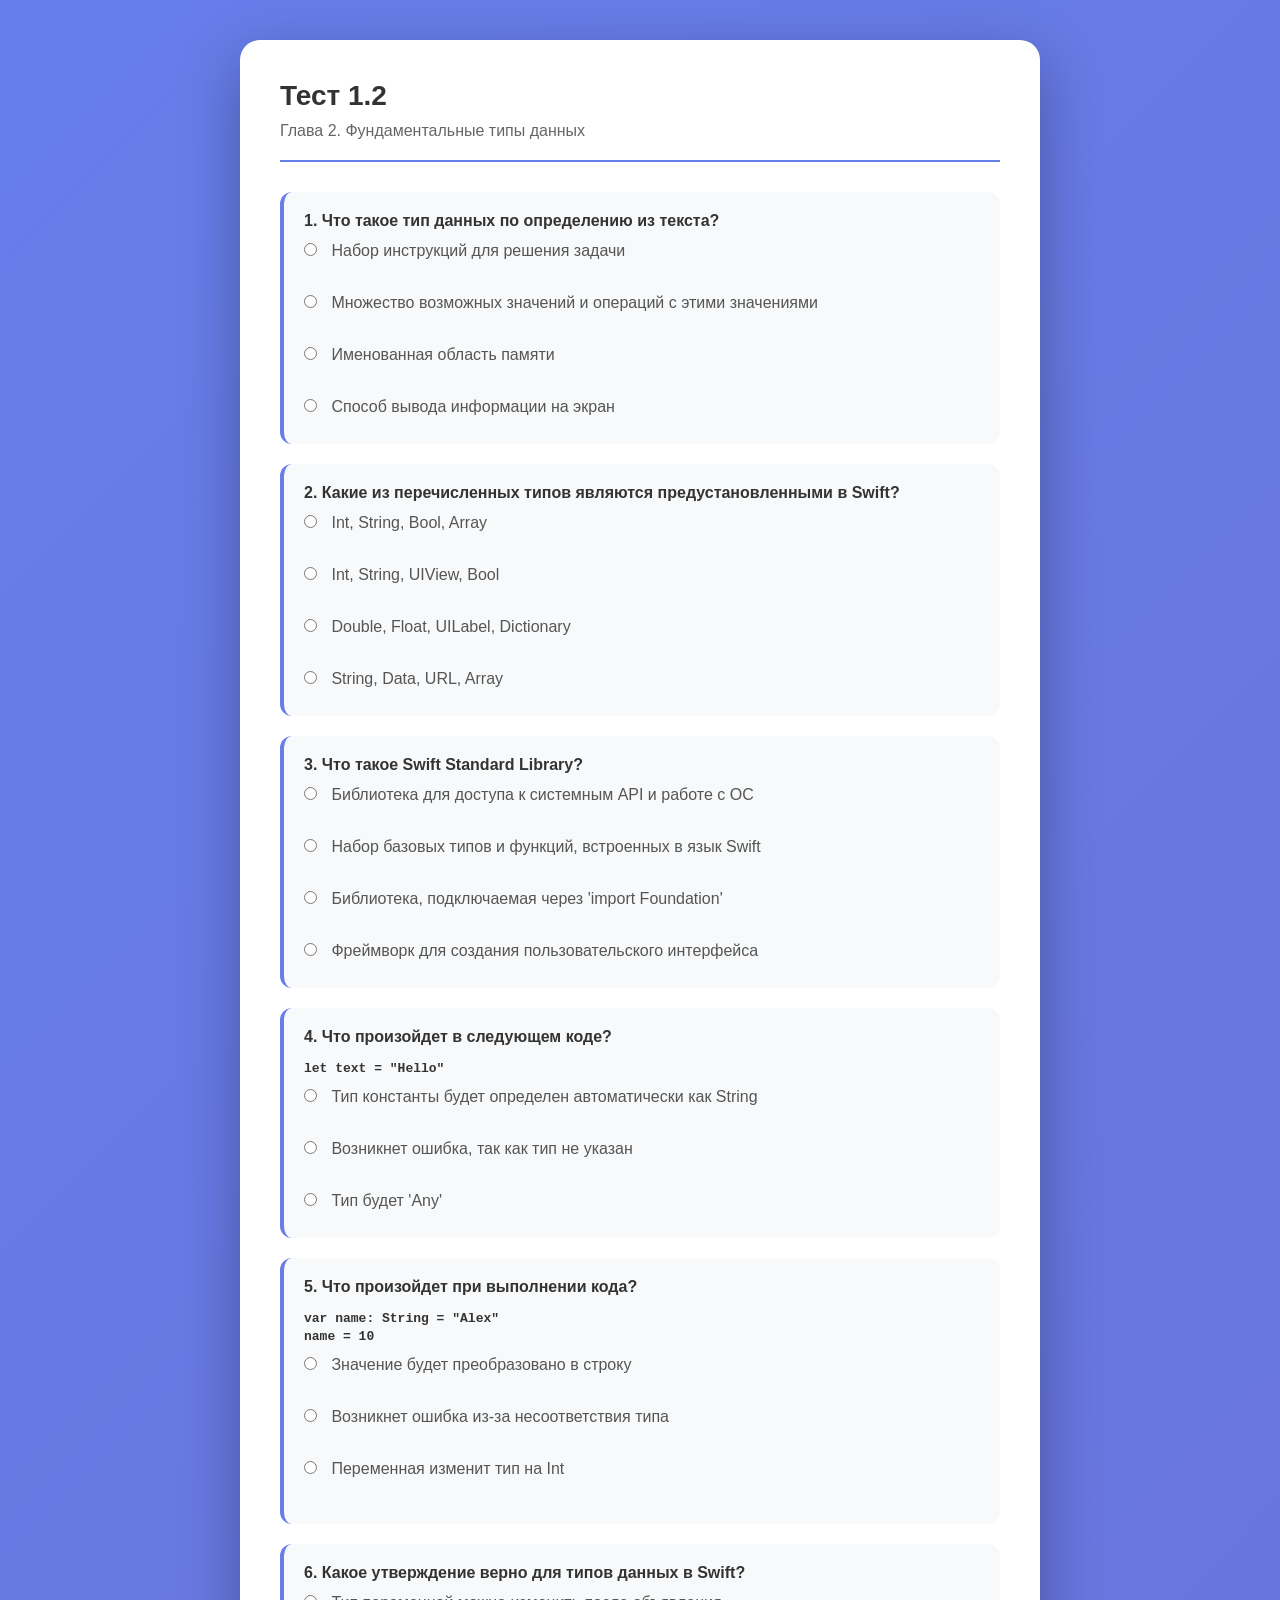
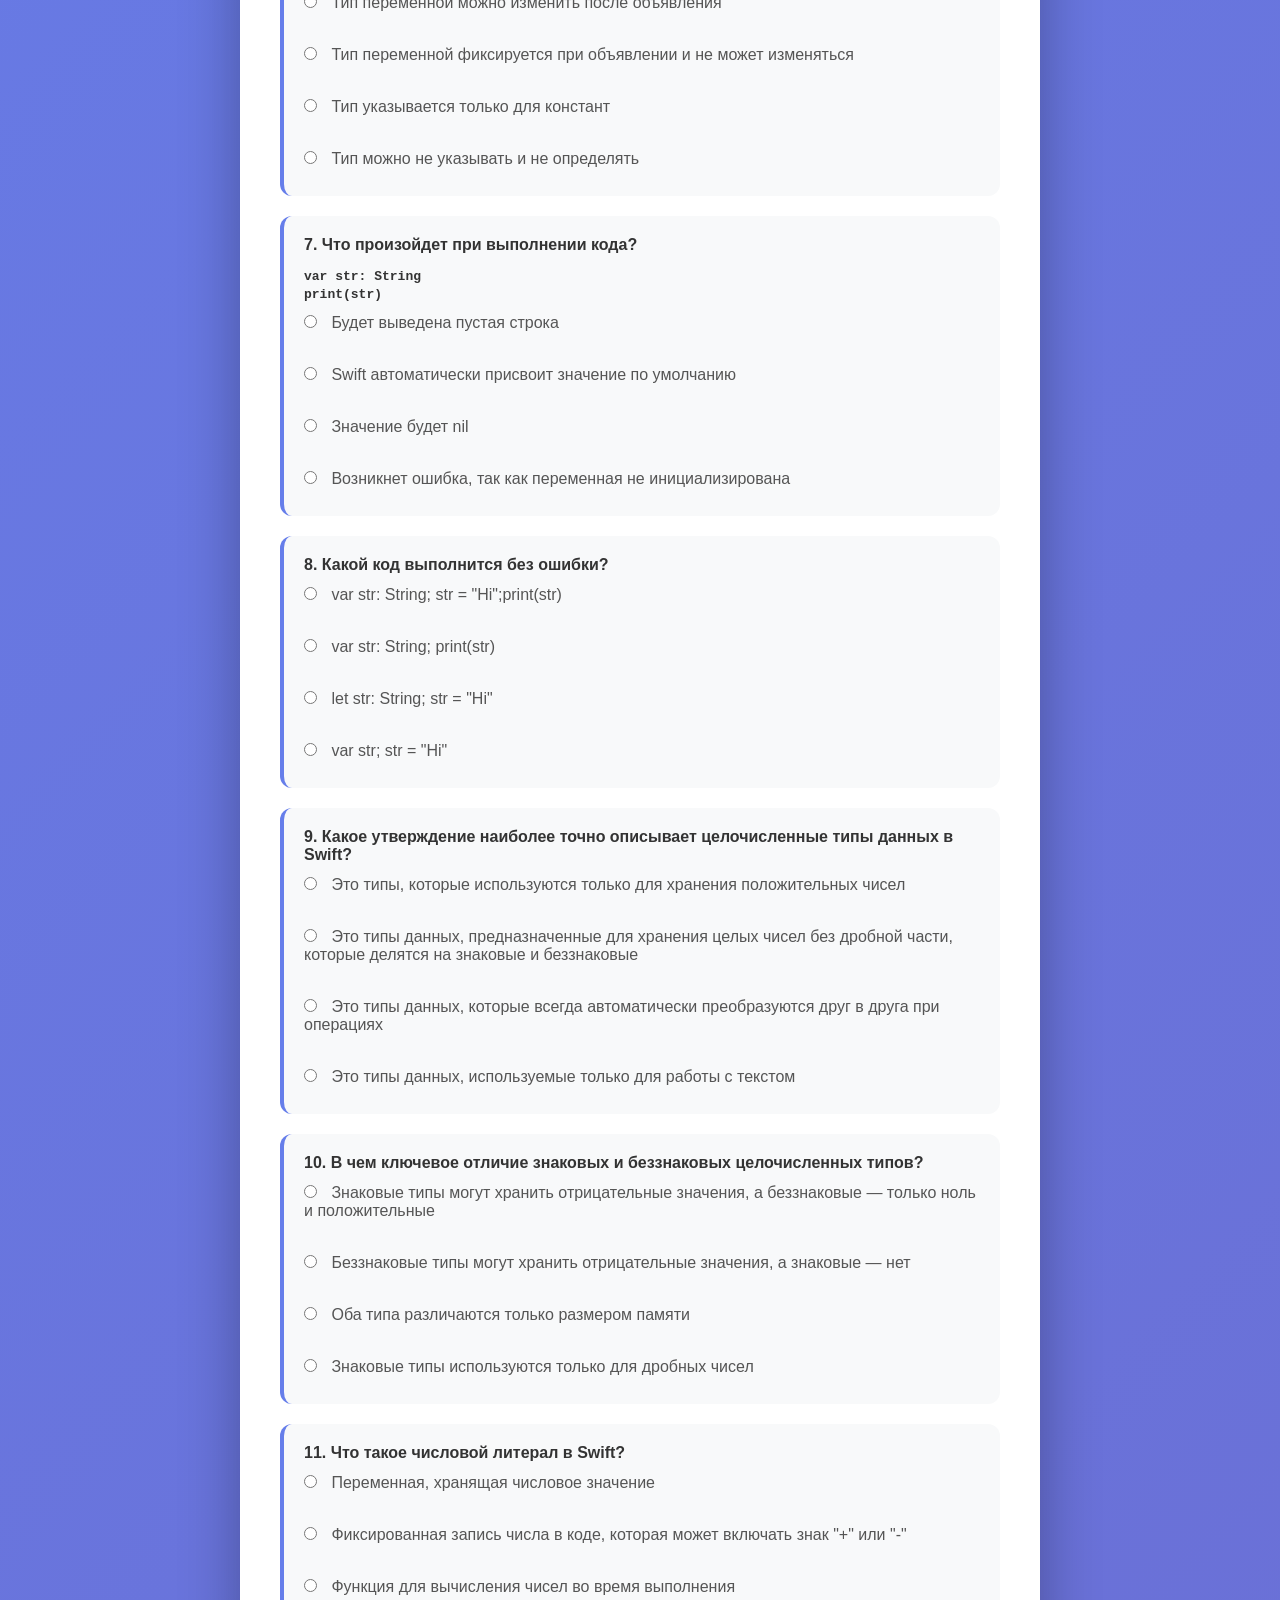
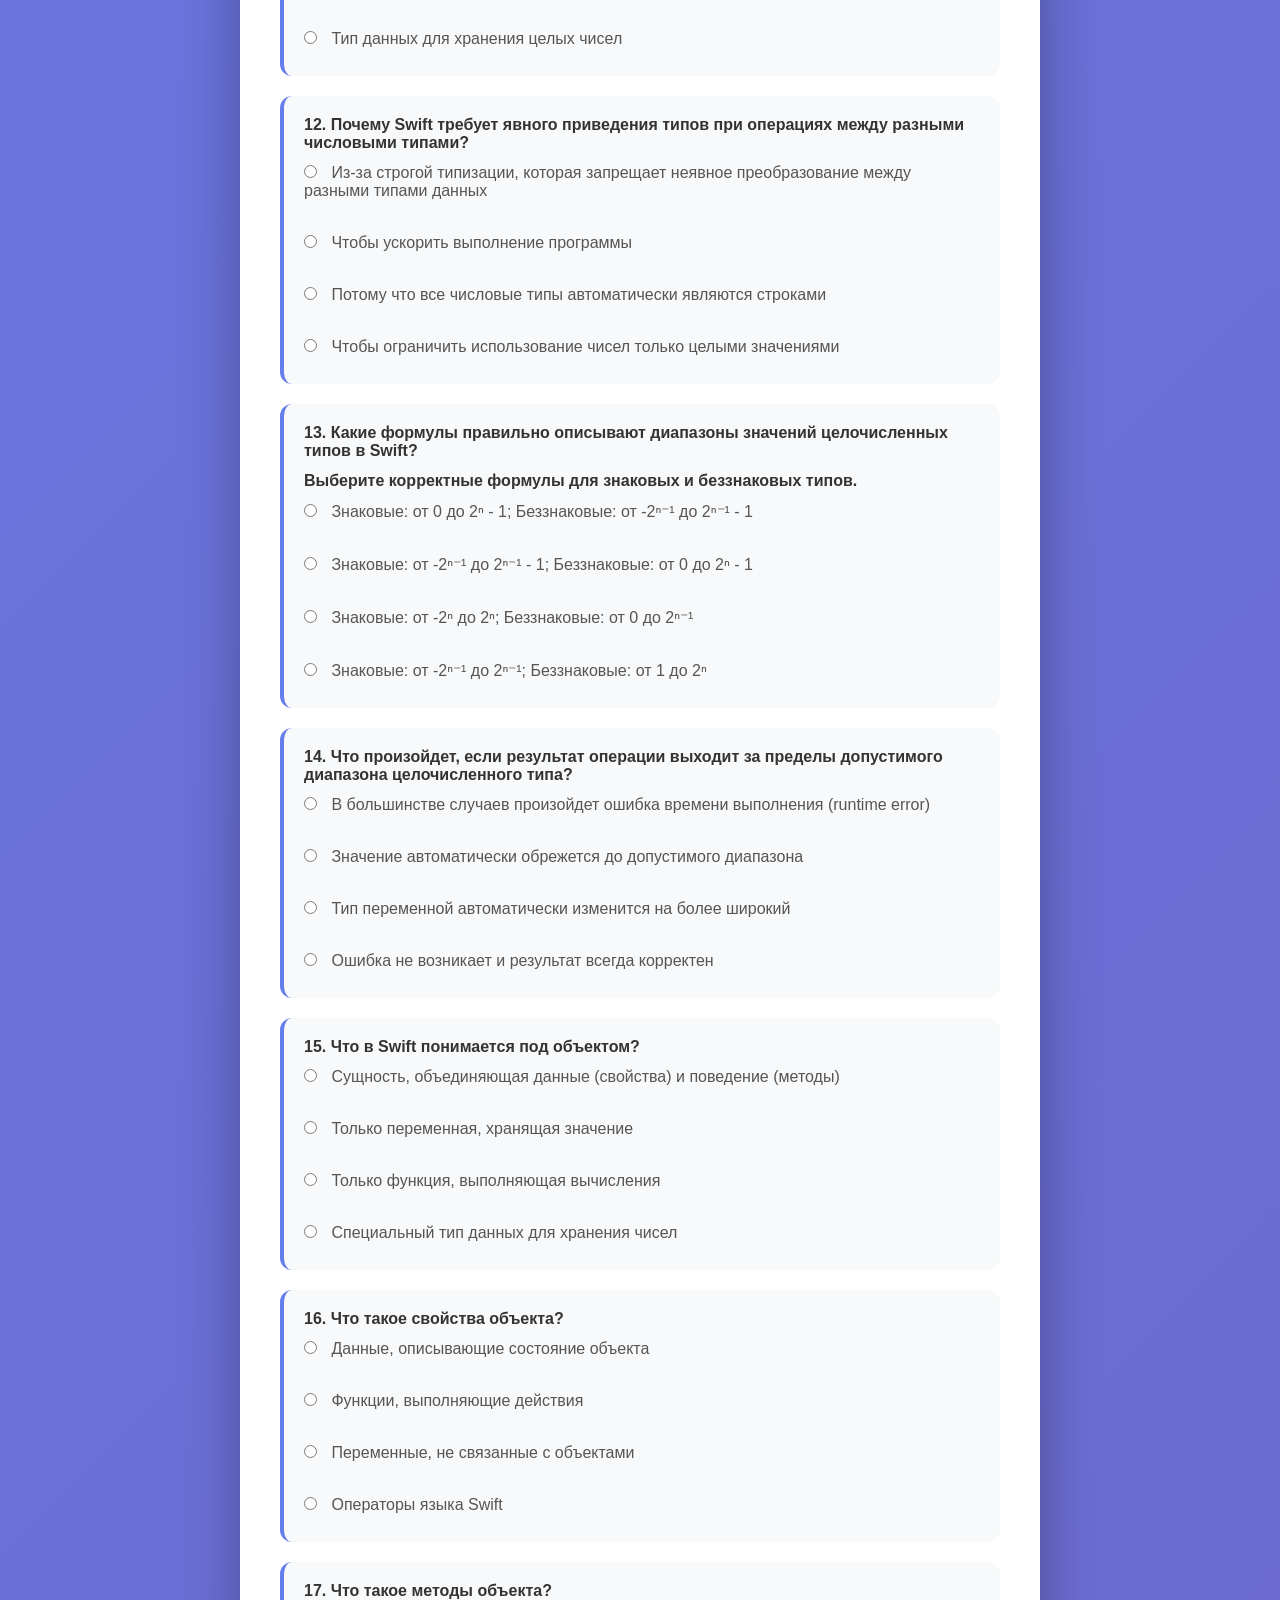
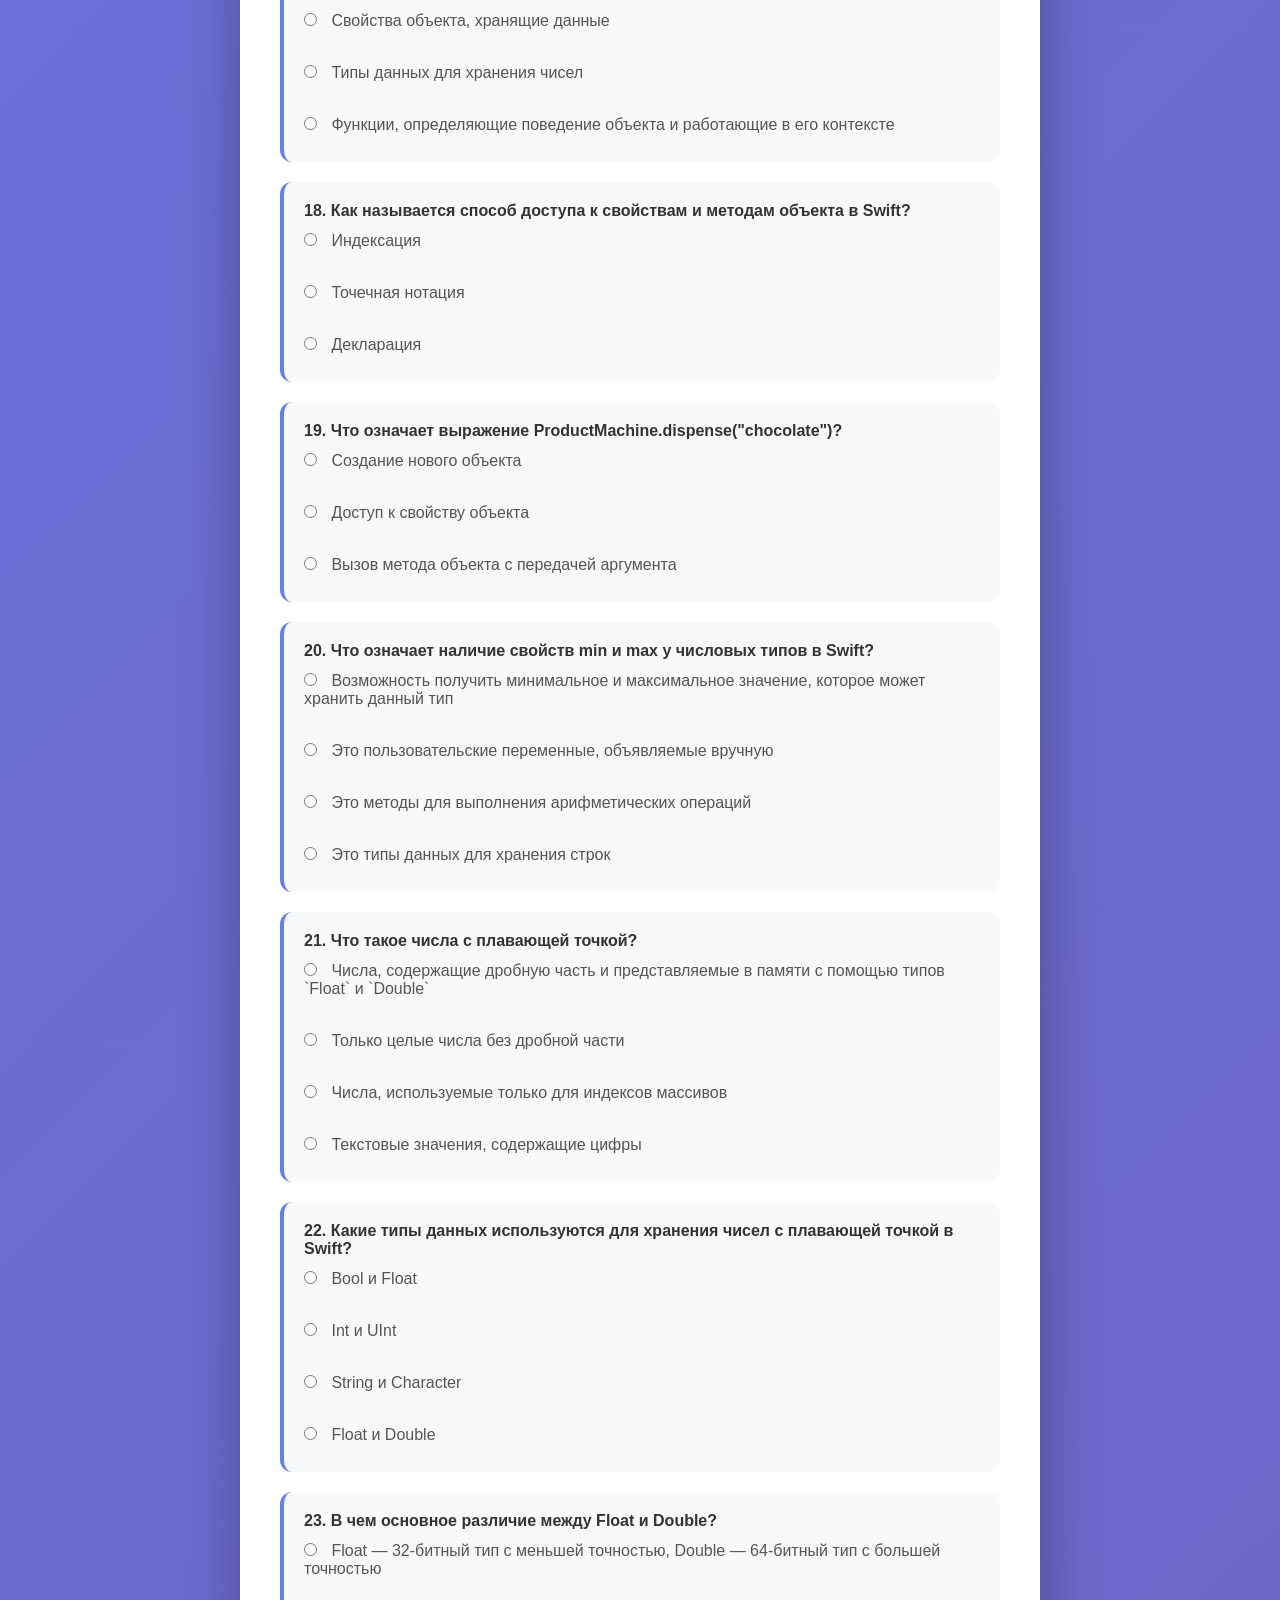
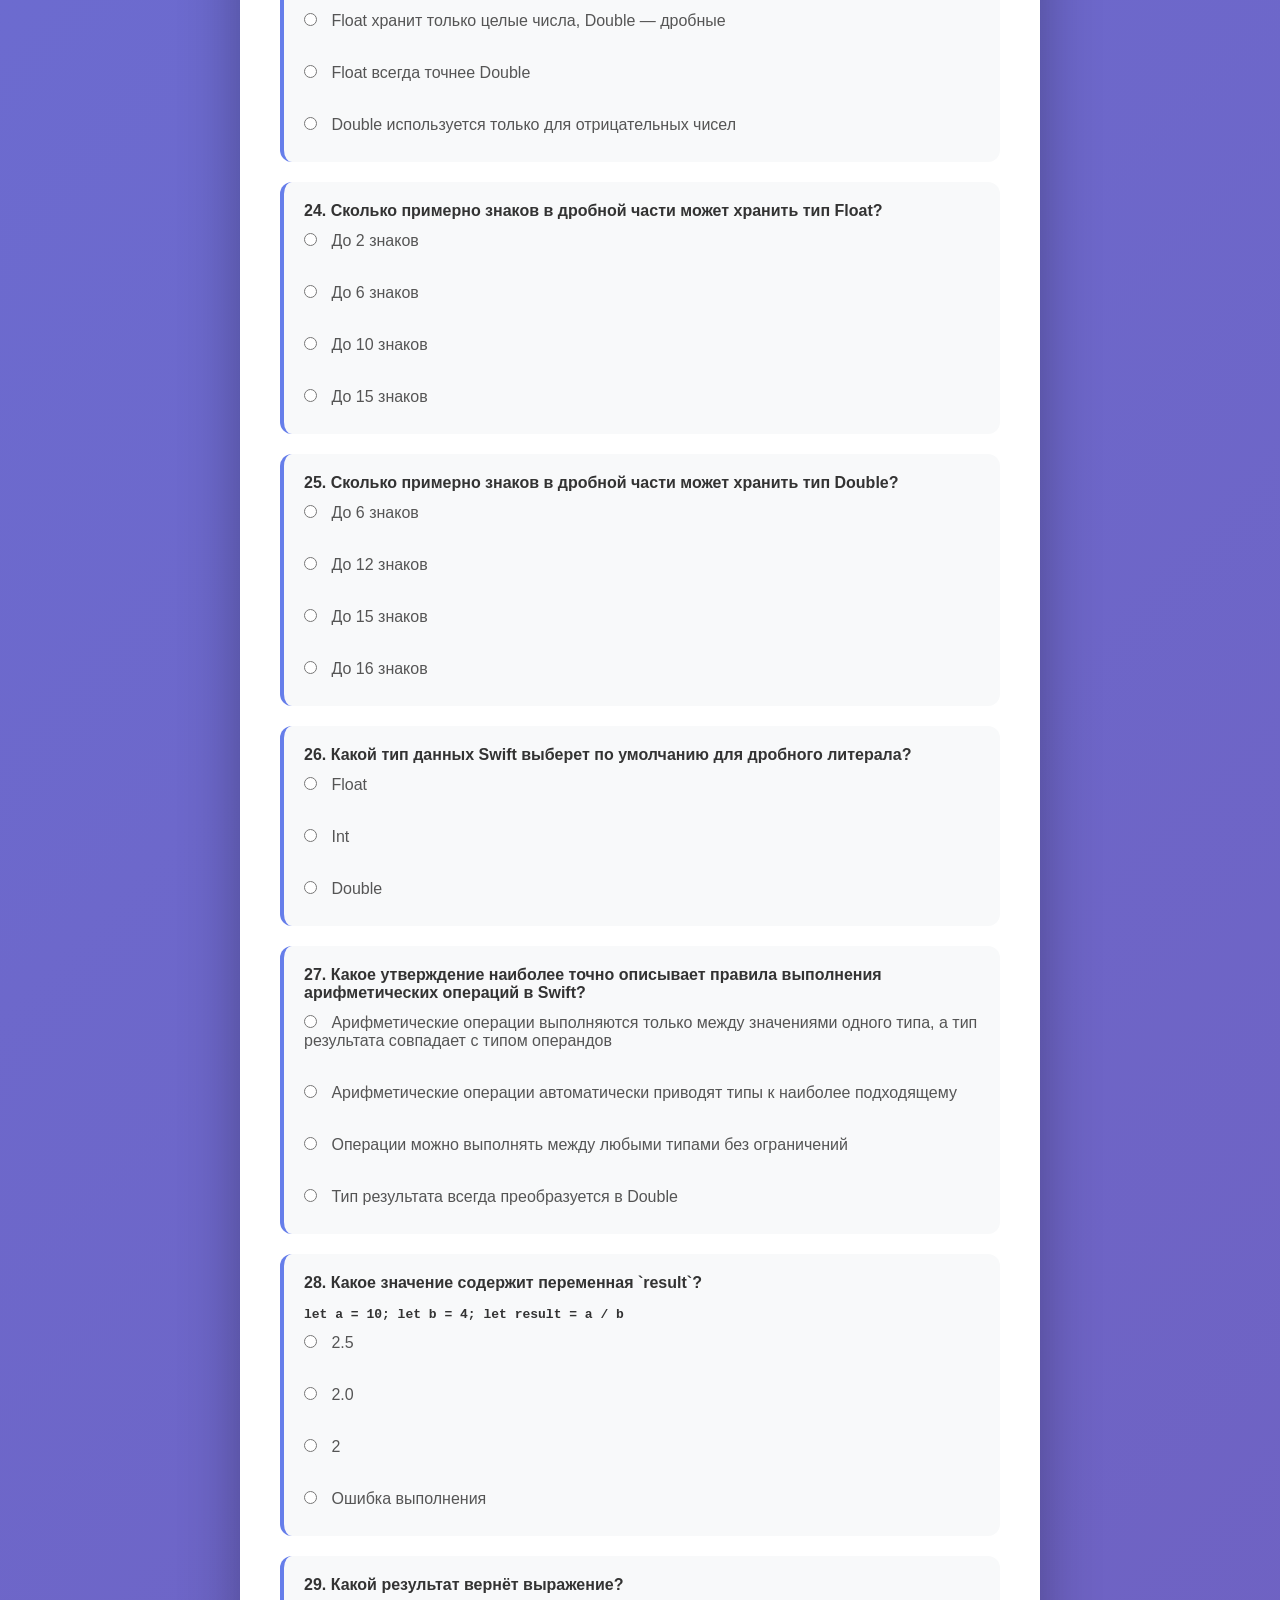
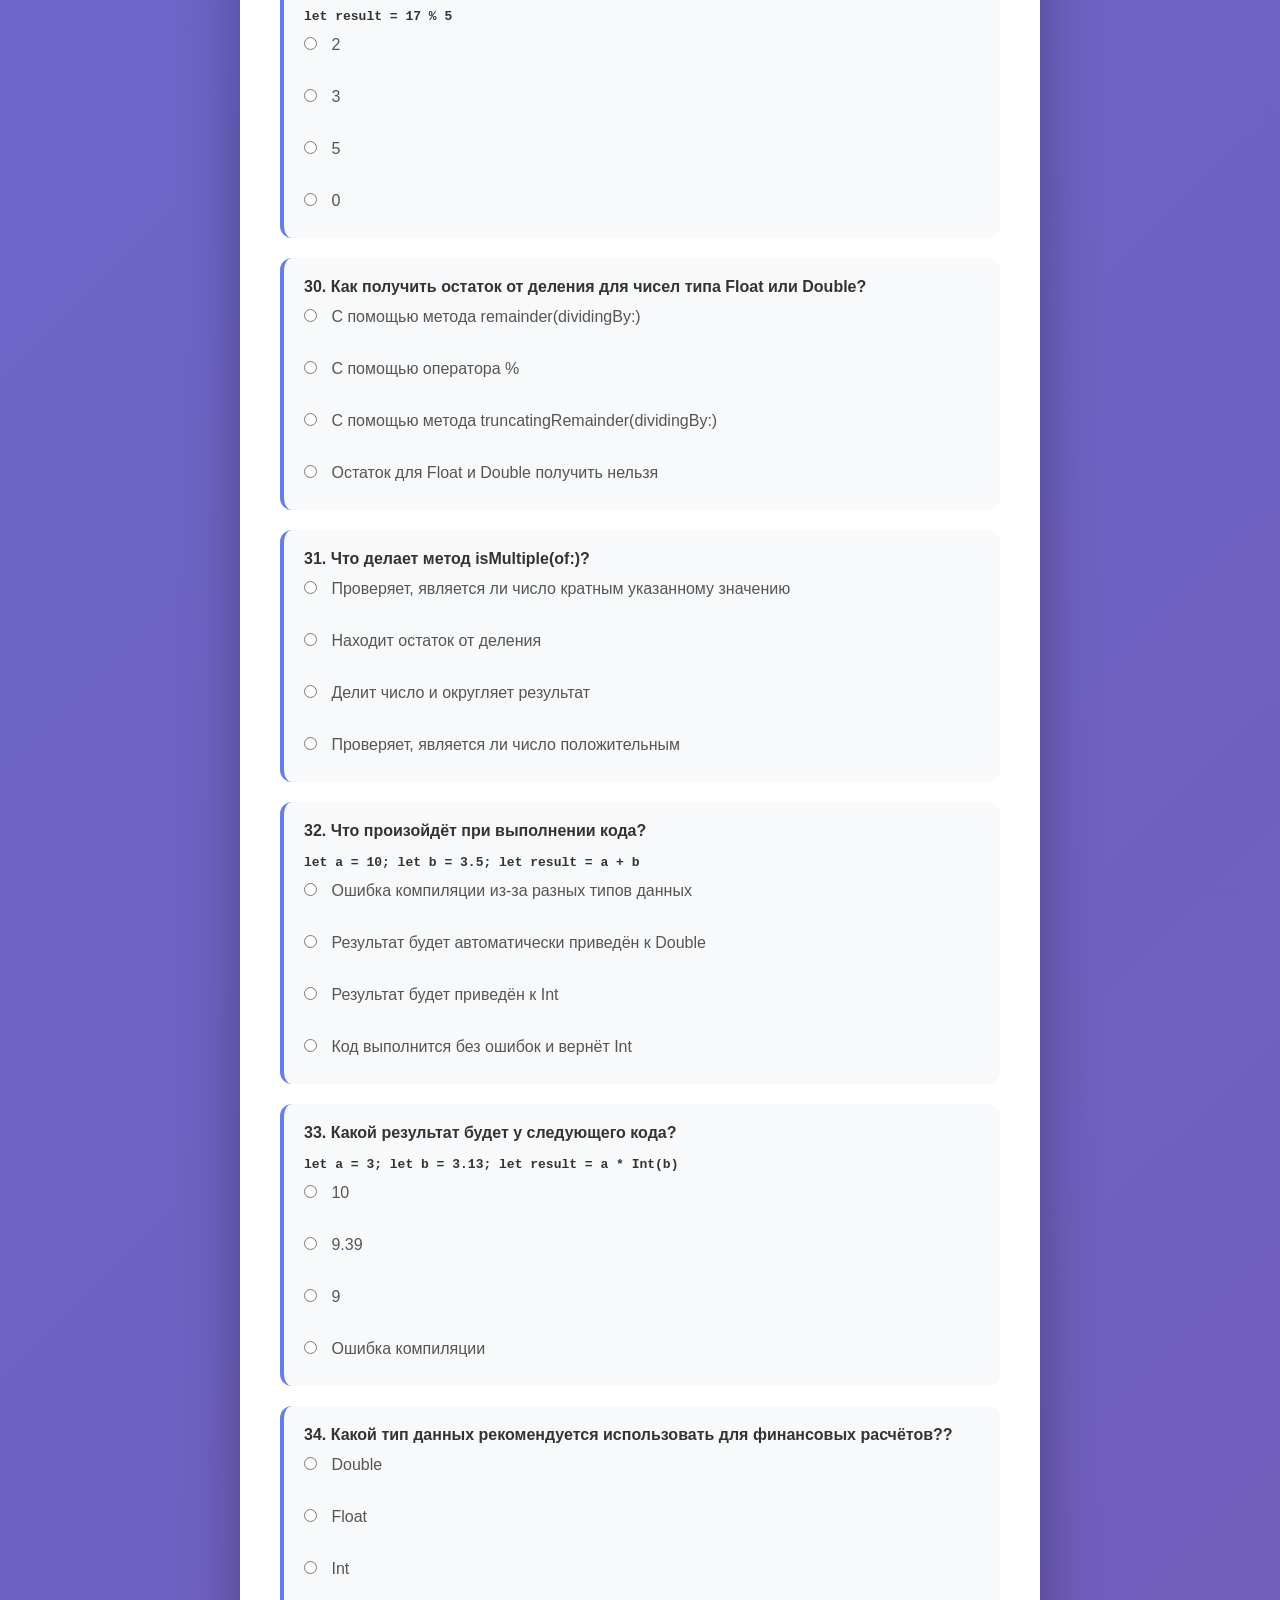
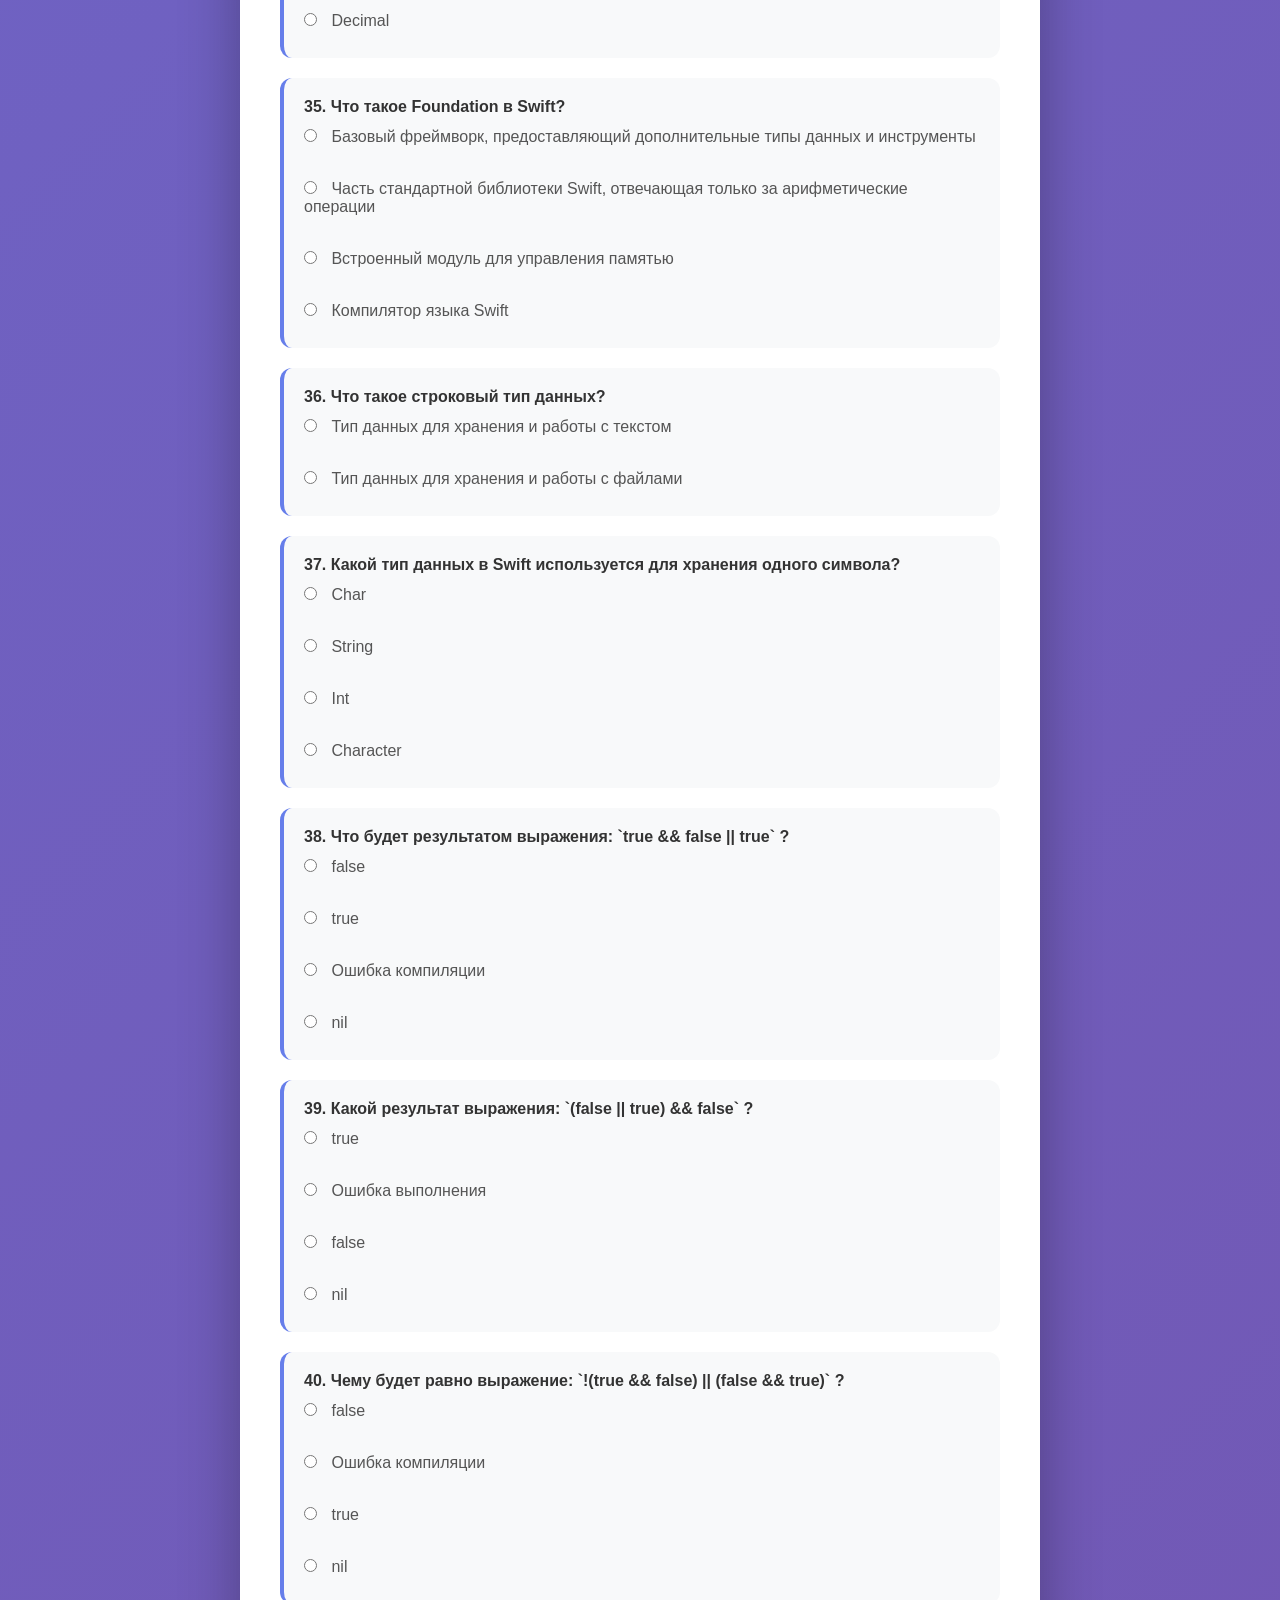
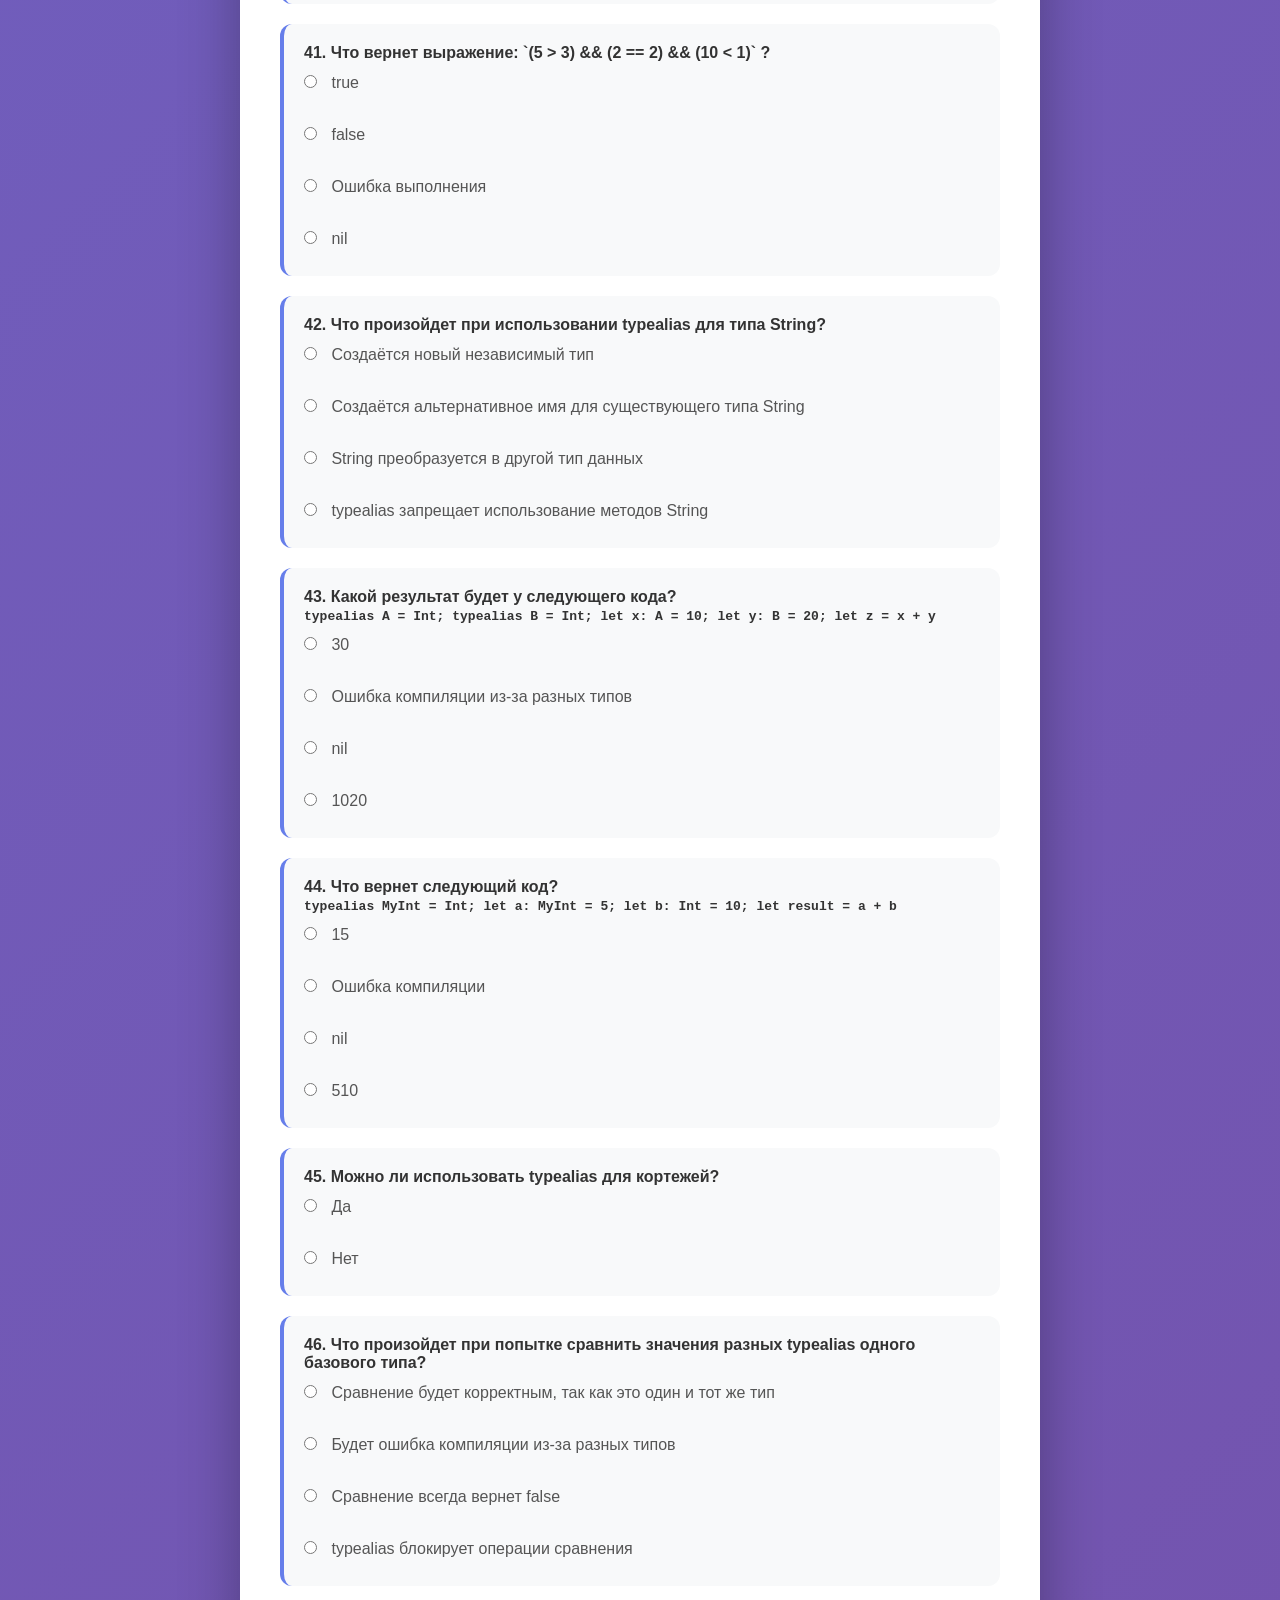
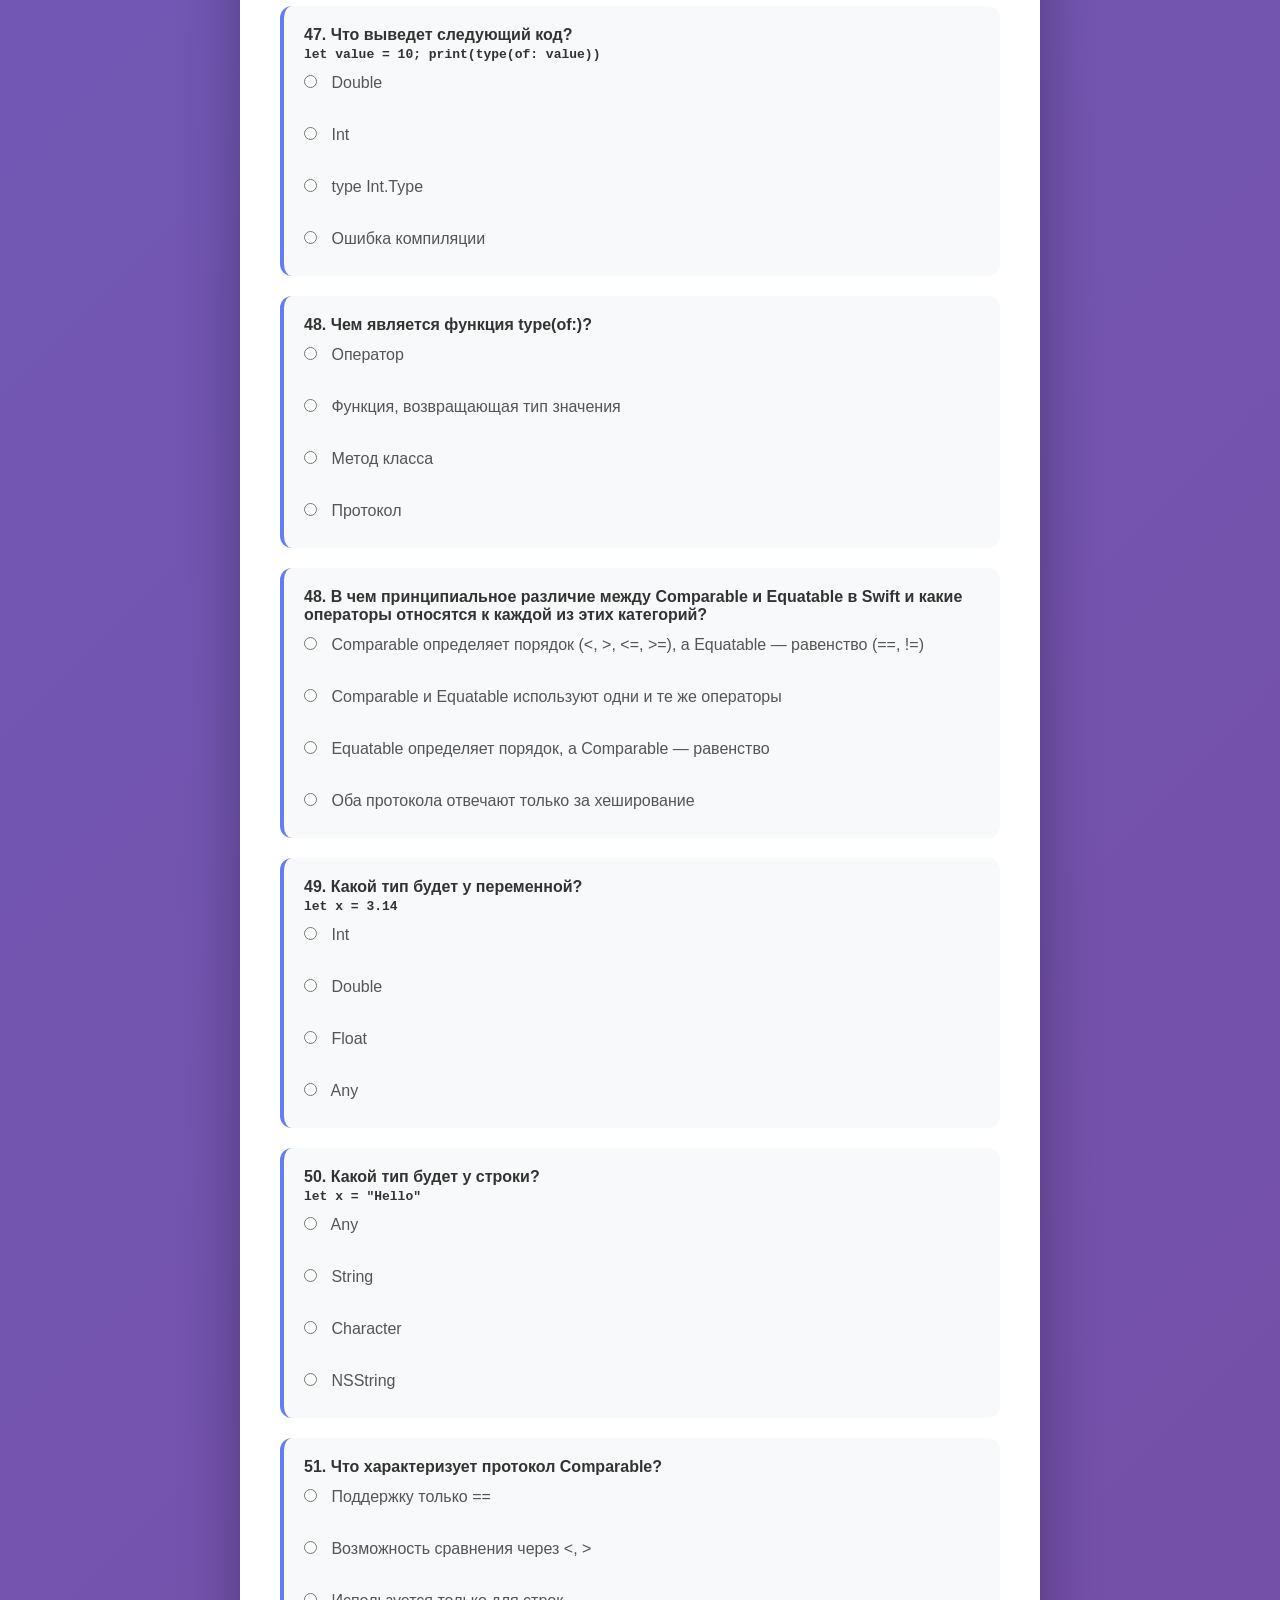
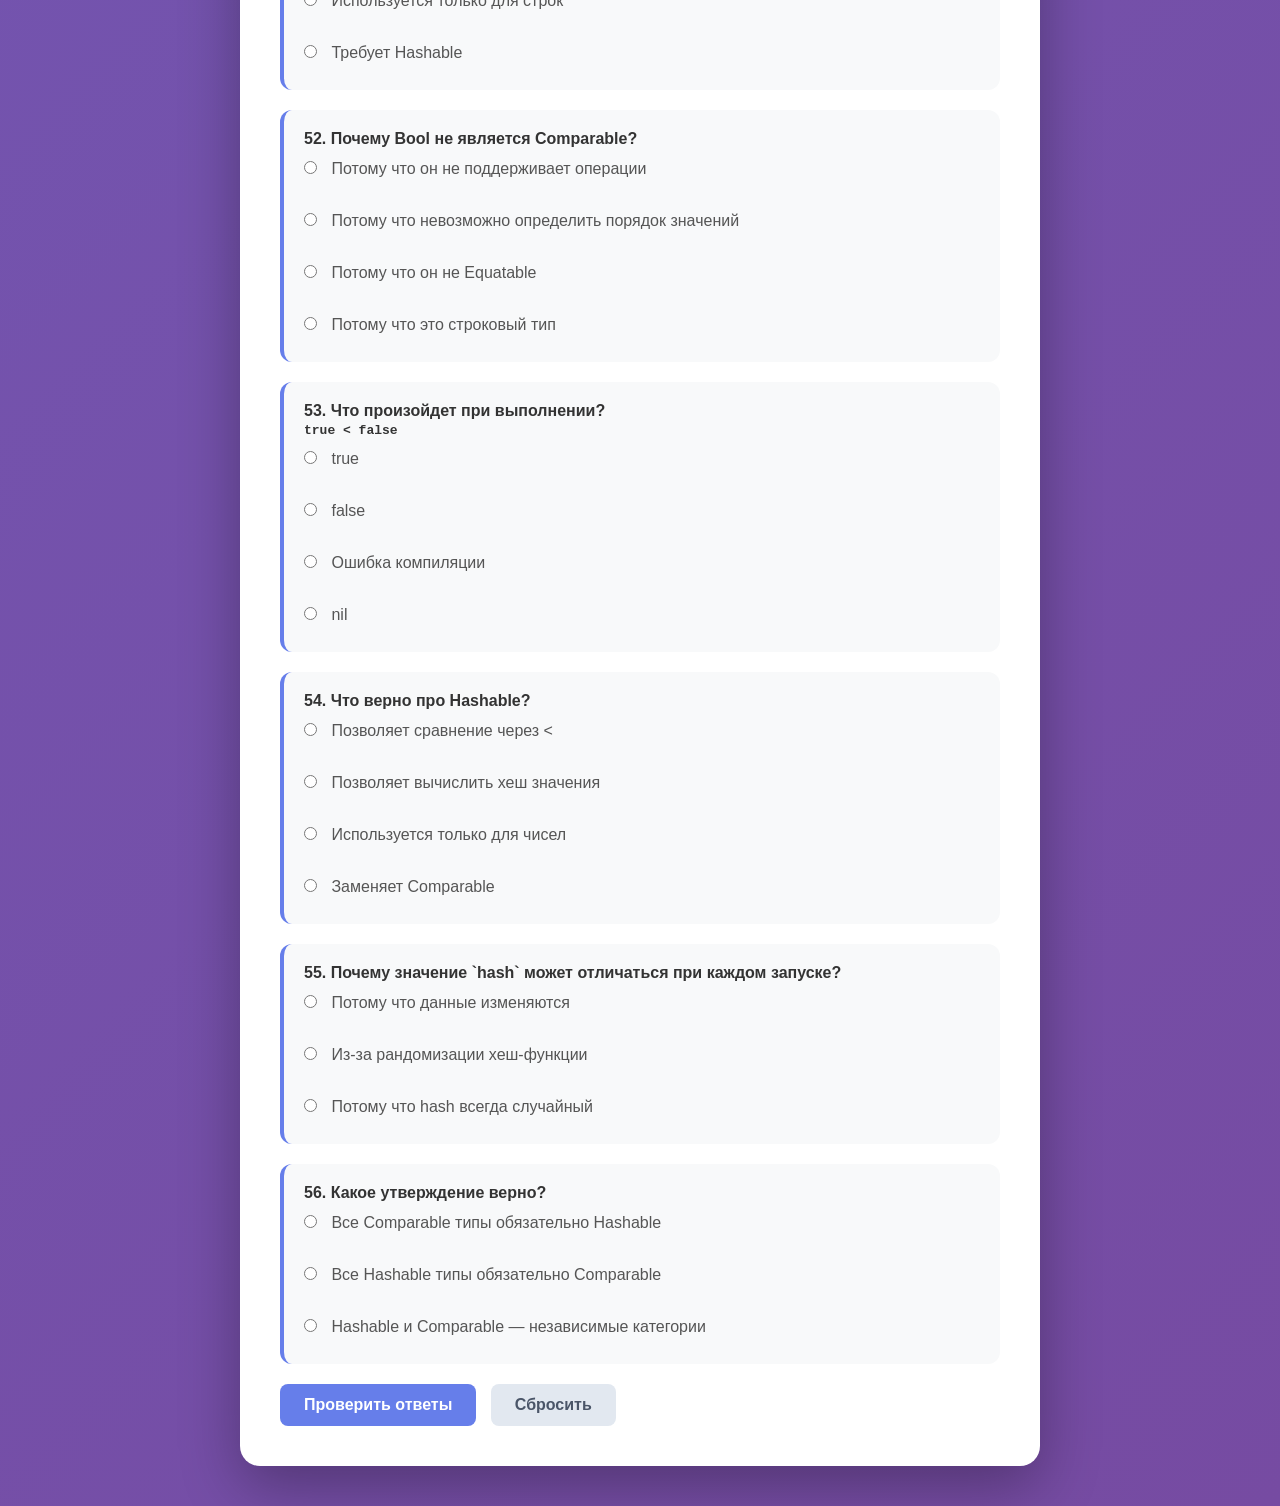
==== swift/part-01/chapter-02/quiz/index.html @ b976827a "chapter 02" ====
<!DOCTYPE html>
<html lang="ru">
<head>
    <meta charset="UTF-8">
    <meta name="viewport" content="width=device-width, initial-scale=1.0">
    <title>Тест: Swift. Глава 1</title>
    <link rel="stylesheet" href="style.css">
</head>
<body>
    <div class="container">
        <h1>Тест 1.2</h1>
        <p class="subtitle">Глава 2. Фундаментальные типы данных</p>
        
        <form id="quizForm">
            <!-- Вопрос 1 -->
            <div class="question">
                <p><strong>1. Что такое тип данных по определению из текста?</strong></p>
                <label><input type="radio" name="q1" value="0"> Набор инструкций для решения задачи</label><br>
                <label><input type="radio" name="q1" value="1"> Множество возможных значений и операций с этими значениями</label><br>
                <label><input type="radio" name="q1" value="0"> Именованная область памяти</label><br>
                <label><input type="radio" name="q1" value="0"> Способ вывода информации на экран</label>
            </div>

            <!-- Вопрос 2 -->
            <div class="question">
                <p><strong>2. Какие из перечисленных типов являются предустановленными в Swift?</strong></p>
                <label><input type="radio" name="q2" value="1"> Int, String, Bool, Array</label><br>
                <label><input type="radio" name="q2" value="0"> Int, String, UIView, Bool</label><br>
                <label><input type="radio" name="q2" value="0"> Double, Float, UILabel, Dictionary</label><br>
                <label><input type="radio" name="q2" value="0"> String, Data, URL, Array</label>
            </div>

            <!-- Вопрос 3 -->
            <div class="question">
                <p><strong>3. Что такое Swift Standard Library?</strong></p>
                <label><input type="radio" name="q3" value="0"> Библиотека для доступа к системным API и работе с ОС</label><br>
                <label><input type="radio" name="q3" value="1"> Набор базовых типов и функций, встроенных в язык Swift</label><br>
                <label><input type="radio" name="q3" value="0"> Библиотека, подключаемая через 'import Foundation'</label><br>
                <label><input type="radio" name="q3" value="0"> Фреймворк для создания пользовательского интерфейса</label>
            </div>

            <!-- Вопрос 4 -->
            <div class="question">
                <p><strong>4. Что произойдет в следующем коде?</strong></p>
                <p><code>let text = "Hello"</code></p>
                <label><input type="radio" name="q4" value="1"> Тип константы будет определен автоматически как String</label><br>
                <label><input type="radio" name="q4" value="0"> Возникнет ошибка, так как тип не указан</label><br>
                <label><input type="radio" name="q4" value="0"> Тип будет 'Any'</label>
            </div>

            <!-- Вопрос 5 -->
            <div class="question">
                <p><strong>5. Что произойдет при выполнении кода?</strong></p>
                <p><code>var name: String = "Alex"<br>name = 10</code></p>
                <label><input type="radio" name="q5" value="0"> Значение будет преобразовано в строку</label><br>
                <label><input type="radio" name="q5" value="1"> Возникнет ошибка из-за несоответствия типа</label><br>
                <label><input type="radio" name="q5" value="0"> Переменная изменит тип на Int</label><br>
            </div>

            <!-- Вопрос 6 -->
            <div class="question">
                <p><strong>6. Какое утверждение верно для типов данных в Swift?</strong></p>
                <label><input type="radio" name="q6" value="0"> Тип переменной можно изменить после объявления</label><br>
                <label><input type="radio" name="q6" value="1"> Тип переменной фиксируется при объявлении и не может изменяться</label><br>
                <label><input type="radio" name="q6" value="0"> Тип указывается только для констант</label><br>
                <label><input type="radio" name="q6" value="0"> Тип можно не указывать и не определять</label>
            </div>

            <!-- Вопрос 7 -->
            <div class="question">
                <p><strong>7. Что произойдет при выполнении кода?</strong></p>
                <p><code>var str: String<br>print(str)</code></p>
                <label><input type="radio" name="q7" value="0"> Будет выведена пустая строка</label><br>
                <label><input type="radio" name="q7" value="0"> Swift автоматически присвоит значение по умолчанию</label><br>
                <label><input type="radio" name="q7" value="0"> Значение будет nil</label><br>
                <label><input type="radio" name="q7" value="1"> Возникнет ошибка, так как переменная не инициализирована</label>
            </div>

            <!-- Вопрос 8 -->
            <div class="question">
                <p><strong>8. Какой код выполнится без ошибки?</strong></p>
                <label><input type="radio" name="q8" value="1"> var str: String; str = "Hi";print(str)</label><br>
                <label><input type="radio" name="q8" value="0"> var str: String; print(str)</label><br>
                <label><input type="radio" name="q8" value="0"> let str: String; str = "Hi"</label><br>
                <label><input type="radio" name="q8" value="0"> var str; str = "Hi"</label>
            </div>

            <!-- Вопрос 9 -->
            <div class="question">
                <p><strong>9. Какое утверждение наиболее точно описывает целочисленные типы данных в Swift?</strong></p>
                <label><input type="radio" name="q9" value="0"> Это типы, которые используются только для хранения положительных чисел</label><br>
                <label><input type="radio" name="q9" value="1"> Это типы данных, предназначенные для хранения целых чисел без дробной части, которые делятся на знаковые и беззнаковые</label><br>
                <label><input type="radio" name="q9" value="0"> Это типы данных, которые всегда автоматически преобразуются друг в друга при операциях</label><br>
                <label><input type="radio" name="q9" value="0"> Это типы данных, используемые только для работы с текстом</label>
            </div>

            <!-- Вопрос 10 -->
            <div class="question">
                <p><strong>10. В чем ключевое отличие знаковых и беззнаковых целочисленных типов?</strong></p>
                <label><input type="radio" name="q10" value="1"> Знаковые типы могут хранить отрицательные значения, а беззнаковые — только ноль и положительные</label><br>
                <label><input type="radio" name="q10" value="0"> Беззнаковые типы могут хранить отрицательные значения, а знаковые — нет</label><br>
                <label><input type="radio" name="q10" value="0"> Оба типа различаются только размером памяти</label><br>
                <label><input type="radio" name="q10" value="0"> Знаковые типы используются только для дробных чисел</label>
            </div>

            <!-- Вопрос 11 -->
            <div class="question">
                <p><strong>11. Что такое числовой литерал в Swift?</strong></p>
                <label><input type="radio" name="q11" value="0"> Переменная, хранящая числовое значение</label><br>
                <label><input type="radio" name="q11" value="1"> Фиксированная запись числа в коде, которая может включать знак "+" или "-"</label><br>
                <label><input type="radio" name="q11" value="0"> Функция для вычисления чисел во время выполнения</label><br>
                <label><input type="radio" name="q11" value="0"> Тип данных для хранения целых чисел</label>
            </div>

            <!-- Вопрос 12 -->
            <div class="question">
                <p><strong>12. Почему Swift требует явного приведения типов при операциях между разными числовыми типами?</strong></p>
                <label><input type="radio" name="q12" value="1"> Из-за строгой типизации, которая запрещает неявное преобразование между разными типами данных</label><br>
                <label><input type="radio" name="q12" value="0"> Чтобы ускорить выполнение программы</label><br>
                <label><input type="radio" name="q12" value="0"> Потому что все числовые типы автоматически являются строками</label><br>
                <label><input type="radio" name="q12" value="0"> Чтобы ограничить использование чисел только целыми значениями</label>
            </div>

            <!-- Вопрос 13 -->
            <div class="question">
                <p><strong>13. Какие формулы правильно описывают диапазоны значений целочисленных типов в Swift?</strong></p>
                <p>Выберите корректные формулы для знаковых и беззнаковых типов.</p>

                <label><input type="radio" name="q13" value="0"> Знаковые: от 0 до 2ⁿ - 1; Беззнаковые: от -2ⁿ⁻¹ до 2ⁿ⁻¹ - 1</label><br>
                <label><input type="radio" name="q13" value="1"> Знаковые: от -2ⁿ⁻¹ до 2ⁿ⁻¹ - 1; Беззнаковые: от 0 до 2ⁿ - 1</label><br>
                <label><input type="radio" name="q13" value="0"> Знаковые: от -2ⁿ до 2ⁿ; Беззнаковые: от 0 до 2ⁿ⁻¹</label><br>
                <label><input type="radio" name="q13" value="0"> Знаковые: от -2ⁿ⁻¹ до 2ⁿ⁻¹; Беззнаковые: от 1 до 2ⁿ</label>
            </div>

            <!-- Вопрос 14 -->
            <div class="question">
                <p><strong>14. Что произойдет, если результат операции выходит за пределы допустимого диапазона целочисленного типа?</strong></p>
                <label><input type="radio" name="q14" value="1"> В большинстве случаев произойдет ошибка времени выполнения (runtime error)</label><br>
                <label><input type="radio" name="q14" value="0"> Значение автоматически обрежется до допустимого диапазона</label><br>
                <label><input type="radio" name="q14" value="0"> Тип переменной автоматически изменится на более широкий</label><br>
                <label><input type="radio" name="q14" value="0"> Ошибка не возникает и результат всегда корректен</label>
            </div>

            <!-- Вопрос 15 -->
            <div class="question">
                <p><strong>15. Что в Swift понимается под объектом?</strong></p>
                <label><input type="radio" name="q15" value="1"> Сущность, объединяющая данные (свойства) и поведение (методы)</label><br>
                <label><input type="radio" name="q15" value="0"> Только переменная, хранящая значение</label><br>
                <label><input type="radio" name="q15" value="0"> Только функция, выполняющая вычисления</label><br>
                <label><input type="radio" name="q15" value="0"> Специальный тип данных для хранения чисел</label>
            </div>

            <!-- Вопрос 16 -->
            <div class="question">
                <p><strong>16. Что такое свойства объекта?</strong></p>
                <label><input type="radio" name="q16" value="1"> Данные, описывающие состояние объекта</label><br>
                <label><input type="radio" name="q16" value="0"> Функции, выполняющие действия</label><br>
                <label><input type="radio" name="q16" value="0"> Переменные, не связанные с объектами</label><br>
                <label><input type="radio" name="q16" value="0"> Операторы языка Swift</label>
            </div>

            <!-- Вопрос 17 -->
            <div class="question">
                <p><strong>17. Что такое методы объекта?</strong></p>
                <label><input type="radio" name="q17" value="0"> Свойства объекта, хранящие данные</label><br>
                <label><input type="radio" name="q17" value="0"> Типы данных для хранения чисел</label><br>
                <label><input type="radio" name="q17" value="1"> Функции, определяющие поведение объекта и работающие в его контексте</label>
            </div>

            <!-- Вопрос 18 -->
            <div class="question">
                <p><strong>18. Как называется способ доступа к свойствам и методам объекта в Swift?</strong></p>
                <label><input type="radio" name="q18" value="0"> Индексация</label><br>
                <label><input type="radio" name="q18" value="1"> Точечная нотация</label><br>
                <label><input type="radio" name="q18" value="0"> Декларация</label>
            </div>

            <!-- Вопрос 19 -->
            <div class="question">
                <p><strong>19. Что означает выражение ProductMachine.dispense("chocolate")?</strong></p>
                <label><input type="radio" name="q19" value="0"> Создание нового объекта</label><br>
                <label><input type="radio" name="q19" value="0"> Доступ к свойству объекта</label><br>
                <label><input type="radio" name="q19" value="1"> Вызов метода объекта с передачей аргумента</label>
            </div>

            <!-- Вопрос 20 -->
            <div class="question">
                <p><strong>20. Что означает наличие свойств min и max у числовых типов в Swift?</strong></p>
                <label><input type="radio" name="q20" value="1"> Возможность получить минимальное и максимальное значение, которое может хранить данный тип</label><br>
                <label><input type="radio" name="q20" value="0"> Это пользовательские переменные, объявляемые вручную</label><br>
                <label><input type="radio" name="q20" value="0"> Это методы для выполнения арифметических операций</label><br>
                <label><input type="radio" name="q20" value="0"> Это типы данных для хранения строк</label>
            </div>

            <!-- Вопрос 21 -->
            <div class="question">
                <p><strong>21. Что такое числа с плавающей точкой?</strong></p>
                <label><input type="radio" name="q21" value="1"> Числа, содержащие дробную часть и представляемые в памяти с помощью типов `Float` и `Double`</label><br>
                <label><input type="radio" name="q21" value="0"> Только целые числа без дробной части</label><br>
                <label><input type="radio" name="q21" value="0"> Числа, используемые только для индексов массивов</label><br>
                <label><input type="radio" name="q21" value="0"> Текстовые значения, содержащие цифры</label>
            </div>

            <!-- Вопрос 22 -->
            <div class="question">
                <p><strong>22. Какие типы данных используются для хранения чисел с плавающей точкой в Swift?</strong></p>
                <label><input type="radio" name="q22" value="0"> Bool и Float</label><br>
                <label><input type="radio" name="q22" value="0"> Int и UInt</label><br>
                <label><input type="radio" name="q22" value="0"> String и Character</label><br>
                <label><input type="radio" name="q22" value="1"> Float и Double</label>
            </div>

            <!-- Вопрос 23 -->
            <div class="question">
                <p><strong>23. В чем основное различие между Float и Double?</strong></p>
                <label><input type="radio" name="q23" value="1"> Float — 32-битный тип с меньшей точностью, Double — 64-битный тип с большей точностью</label><br>
                <label><input type="radio" name="q23" value="0"> Float хранит только целые числа, Double — дробные</label><br>
                <label><input type="radio" name="q23" value="0"> Float всегда точнее Double</label><br>
                <label><input type="radio" name="q23" value="0"> Double используется только для отрицательных чисел</label>
            </div>

            <!-- Вопрос 24 -->
            <div class="question">
                <p><strong>24. Сколько примерно знаков в дробной части может хранить тип Float?</strong></p>
                <label><input type="radio" name="q24" value="0"> До 2 знаков</label><br>
                <label><input type="radio" name="q24" value="1"> До 6 знаков</label><br>
                <label><input type="radio" name="q24" value="0"> До 10 знаков</label><br>
                <label><input type="radio" name="q24" value="0"> До 15 знаков</label>
            </div>

            <!-- Вопрос 25 -->
            <div class="question">
                <p><strong>25. Сколько примерно знаков в дробной части может хранить тип Double?</strong></p>
                <label><input type="radio" name="q25" value="0"> До 6 знаков</label><br>
                <label><input type="radio" name="q25" value="0"> До 12 знаков</label><br>
                <label><input type="radio" name="q25" value="1"> До 15 знаков</label><br>
                <label><input type="radio" name="q25" value="0"> До 16 знаков</label>
            </div>

            <!-- Вопрос 26 -->
            <div class="question">
                <p><strong>26. Какой тип данных Swift выберет по умолчанию для дробного литерала?</strong></p>
                <label><input type="radio" name="q26" value="0"> Float</label><br>
                <label><input type="radio" name="q26" value="0"> Int</label><br>
                <label><input type="radio" name="q26" value="1"> Double</label>
            </div>

            <!-- Вопрос 27 -->
            <div class="question">
                <p><strong>27. Какое утверждение наиболее точно описывает правила выполнения арифметических операций в Swift?</strong></p>
                <label><input type="radio" name="q27" value="1"> Арифметические операции выполняются только между значениями одного типа, а тип результата совпадает с типом операндов</label><br>
                <label><input type="radio" name="q27" value="0"> Арифметические операции автоматически приводят типы к наиболее подходящему</label><br>
                <label><input type="radio" name="q27" value="0"> Операции можно выполнять между любыми типами без ограничений</label><br>
                <label><input type="radio" name="q27" value="0"> Тип результата всегда преобразуется в Double</label>
            </div>

            <!-- Вопрос 28 -->
            <div class="question">
                <p><strong>28. Какое значение содержит переменная `result`?</strong></p>
                <p><code>let a = 10; let b = 4; let result = a / b</code></p>
                <label><input type="radio" name="q28" value="0"> 2.5</label><br>
                <label><input type="radio" name="q28" value="0"> 2.0</label><br>
                <label><input type="radio" name="q28" value="1"> 2</label><br>
                <label><input type="radio" name="q28" value="0"> Ошибка выполнения</label>
            </div>

            <!-- Вопрос 29 -->
            <div class="question">
                <p><strong>29. Какой результат вернёт выражение?</strong></p>
                <p><code>let result = 17 % 5</code></p>
                <label><input type="radio" name="q29" value="1"> 2</label><br>
                <label><input type="radio" name="q29" value="0"> 3</label><br>
                <label><input type="radio" name="q29" value="0"> 5</label><br>
                <label><input type="radio" name="q29" value="0"> 0</label>
            </div>

            <!-- Вопрос 30 -->
            <div class="question">
                <p><strong>30. Как получить остаток от деления для чисел типа Float или Double?</strong></p>
                <label><input type="radio" name="q30" value="0"> С помощью метода remainder(dividingBy:)</label><br>
                <label><input type="radio" name="q30" value="0"> С помощью оператора %</label><br>
                <label><input type="radio" name="q30" value="1"> С помощью метода truncatingRemainder(dividingBy:)</label><br>
                <label><input type="radio" name="q30" value="0"> Остаток для Float и Double получить нельзя</label>
            </div>

            <!-- Вопрос 31 -->
            <div class="question">
                <p><strong>31. Что делает метод isMultiple(of:)?</strong></p>
                <label><input type="radio" name="q31" value="1"> Проверяет, является ли число кратным указанному значению</label><br>
                <label><input type="radio" name="q31" value="0"> Находит остаток от деления</label><br>
                <label><input type="radio" name="q31" value="0"> Делит число и округляет результат</label><br>
                <label><input type="radio" name="q31" value="0"> Проверяет, является ли число положительным</label>
            </div>

            <!-- Вопрос 32 -->
            <div class="question">
                <p><strong>32. Что произойдёт при выполнении кода?</strong></p>
                <p><code>let a = 10; let b = 3.5; let result = a + b</code></p>
                <label><input type="radio" name="q32" value="1"> Ошибка компиляции из-за разных типов данных</label><br>
                <label><input type="radio" name="q32" value="0"> Результат будет автоматически приведён к Double</label><br>
                <label><input type="radio" name="q32" value="0"> Результат будет приведён к Int</label><br>
                <label><input type="radio" name="q32" value="0"> Код выполнится без ошибок и вернёт Int</label>
            </div>

            <!-- Вопрос 33 -->
            <div class="question">
                <p><strong>33. Какой результат будет у следующего кода?</strong></p>
                <p><code>let a = 3; let b = 3.13; let result = a * Int(b)</code></p>
                <label><input type="radio" name="q33" value="0"> 10</label><br>
                <label><input type="radio" name="q33" value="0"> 9.39</label><br>
                <label><input type="radio" name="q33" value="1"> 9</label><br>
                <label><input type="radio" name="q33" value="0"> Ошибка компиляции</label>
            </div>

            <!-- Вопрос 34 -->
            <div class="question">
                <p><strong>34. Какой тип данных рекомендуется использовать для финансовых расчётов??</strong></p>
                <label><input type="radio" name="q34" value="0"> Double</label><br>
                <label><input type="radio" name="q34" value="0"> Float</label><br>
                <label><input type="radio" name="q34" value="0"> Int</label><br>
                <label><input type="radio" name="q34" value="1"> Decimal</label>
            </div>

            <!-- Вопрос 35 -->
            <div class="question">
                <p><strong>35. Что такое Foundation в Swift?</strong></p>
                <label><input type="radio" name="q35" value="1"> Базовый фреймворк, предоставляющий дополнительные типы данных и инструменты</label><br>
                <label><input type="radio" name="q35" value="0"> Часть стандартной библиотеки Swift, отвечающая только за арифметические операции</label><br>
                <label><input type="radio" name="q35" value="0"> Встроенный модуль для управления памятью</label><br>
                <label><input type="radio" name="q35" value="0"> Компилятор языка Swift</label>
            </div>

            <!-- Вопрос 36 -->
            <div class="question">
                <p><strong>36. Что такое строковый тип данных?</strong></p>
                <label><input type="radio" name="q36" value="1"> Тип данных для хранения и работы с текстом</label><br>
                <label><input type="radio" name="q36" value="0"> Тип данных для хранения и работы с файлами</label>
            </div>

            <!-- Вопрос 37 -->
            <div class="question">
                <p><strong>37. Какой тип данных в Swift используется для хранения одного символа?</strong></p>
                <label><input type="radio" name="q37" value="0"> Char</label><br>
                <label><input type="radio" name="q37" value="0"> String</label><br>
                <label><input type="radio" name="q37" value="0"> Int</label><br>
                <label><input type="radio" name="q37" value="1"> Character</label>
            </div>

            <!-- Вопрос 38 -->
            <div class="question">
                <p><strong>38. Что будет результатом выражения: `true && false || true` ?</strong></p>
                <label><input type="radio" name="q38" value="0"> false</label><br>
                <label><input type="radio" name="q38" value="1"> true</label><br>
                <label><input type="radio" name="q38" value="0"> Ошибка компиляции</label><br>
                <label><input type="radio" name="q38" value="0"> nil</label>
            </div>

            <!-- Вопрос 39 -->
            <div class="question">
                <p><strong>39. Какой результат выражения: `(false || true) && false` ?</strong></p>
                <label><input type="radio" name="q39" value="0"> true</label><br>
                <label><input type="radio" name="q39" value="0"> Ошибка выполнения</label><br>
                <label><input type="radio" name="q39" value="1"> false</label><br>
                <label><input type="radio" name="q39" value="0"> nil</label>
            </div>

            <!-- Вопрос 40 -->
            <div class="question">
                <p><strong>40. Чему будет равно выражение: `!(true && false) || (false && true)` ?</strong></p>
                <label><input type="radio" name="q40" value="0"> false</label><br>
                <label><input type="radio" name="q40" value="0"> Ошибка компиляции</label><br>
                <label><input type="radio" name="q40" value="1"> true</label><br>
                <label><input type="radio" name="q40" value="0"> nil</label>
            </div>

            <!-- Вопрос 41 -->
            <div class="question">
                <p><strong>41. Что вернет выражение: `(5 > 3) && (2 == 2) && (10 < 1)` ?</strong></p>
                <label><input type="radio" name="q41" value="0"> true</label><br>
                <label><input type="radio" name="q41" value="1"> false</label><br>
                <label><input type="radio" name="q41" value="0"> Ошибка выполнения</label><br>
                <label><input type="radio" name="q41" value="0"> nil</label>
            </div>

            <!-- Вопрос 42 -->
            <div class="question">
                <p><strong>42. Что произойдет при использовании typealias для типа String?</strong></p>
                <label><input type="radio" name="q42" value="0"> Создаётся новый независимый тип</label><br>
                <label><input type="radio" name="q42" value="1"> Создаётся альтернативное имя для существующего типа String</label><br>
                <label><input type="radio" name="q42" value="0"> String преобразуется в другой тип данных</label><br>
                <label><input type="radio" name="q42" value="0"> typealias запрещает использование методов String</label>
            </div>

            <!-- Вопрос 43 -->
            <div class="question">
                <p><strong>43. Какой результат будет у следующего кода?</strong><br>
                <code>typealias A = Int; typealias B = Int; let x: A = 10; let y: B = 20; let z = x + y</code></p>
                <label><input type="radio" name="q43" value="1"> 30</label><br>
                <label><input type="radio" name="q43" value="0"> Ошибка компиляции из-за разных типов</label><br>
                <label><input type="radio" name="q43" value="0"> nil</label><br>
                <label><input type="radio" name="q43" value="0"> 1020</label>
            </div>

            <!-- Вопрос 44 -->
            <div class="question">
                <p><strong>44. Что вернет следующий код?</strong><br>
                <code>typealias MyInt = Int; let a: MyInt = 5; let b: Int = 10; let result = a + b</code></p>
                <label><input type="radio" name="q44" value="1"> 15</label><br>
                <label><input type="radio" name="q44" value="0"> Ошибка компиляции</label><br>
                <label><input type="radio" name="q44" value="0"> nil</label><br>
                <label><input type="radio" name="q44" value="0"> 510</label>
            </div>

            <!-- Вопрос 45 -->
            <div class="question">
                <p><strong>45. Можно ли использовать typealias для кортежей?</strong></p>
                <label><input type="radio" name="q45" value="1"> Да</label><br>
                <label><input type="radio" name="q45" value="0"> Нет</label>
            </div>

            <!-- Вопрос 46 -->
            <div class="question">
                <p><strong>46. Что произойдет при попытке сравнить значения разных typealias одного базового типа?</strong></p>
                <label><input type="radio" name="q46" value="1"> Сравнение будет корректным, так как это один и тот же тип</label><br>
                <label><input type="radio" name="q46" value="0"> Будет ошибка компиляции из-за разных типов</label><br>
                <label><input type="radio" name="q46" value="0"> Сравнение всегда вернет false</label><br>
                <label><input type="radio" name="q46" value="0"> typealias блокирует операции сравнения</label>
            </div>

            <!-- Вопрос 47 -->
            <div class="question">
                <p><strong>47. Что выведет следующий код?</strong><br>
                <code>let value = 10; print(type(of: value))</code></p>
                <label><input type="radio" name="q47" value="0"> Double</label><br>
                <label><input type="radio" name="q47" value="1"> Int</label><br>
                <label><input type="radio" name="q47" value="0"> type Int.Type</label><br>
                <label><input type="radio" name="q47" value="0"> Ошибка компиляции</label>
            </div>

            <!-- Вопрос 48 -->
            <div class="question">
                <p><strong>48. Чем является функция type(of:)?</strong></p>
                <label><input type="radio" name="q48" value="0"> Оператор</label><br>
                <label><input type="radio" name="q48" value="1"> Функция, возвращающая тип значения</label><br>
                <label><input type="radio" name="q48" value="0"> Метод класса</label><br>
                <label><input type="radio" name="q48" value="0"> Протокол</label>
            </div>

            <!-- Вопрос 48 -->
            <div class="question">
                <p><strong>48. В чем принципиальное различие между Comparable и Equatable в Swift и какие операторы относятся к каждой из этих категорий?</strong></p>

                <label><input type="radio" name="q48" value="1"> Comparable определяет порядок (&lt;, &gt;, &lt;=, &gt;=), а Equatable — равенство (==, !=)</label><br>
                <label><input type="radio" name="q48" value="0"> Comparable и Equatable используют одни и те же операторы</label><br>
                <label><input type="radio" name="q48" value="0"> Equatable определяет порядок, а Comparable — равенство</label><br>
                <label><input type="radio" name="q48" value="0"> Оба протокола отвечают только за хеширование</label>
            </div>

            <!-- Вопрос 49 -->
            <div class="question">
                <p><strong>49. Какой тип будет у переменной?</strong><br>
                <code>let x = 3.14</code></p>
                <label><input type="radio" name="q49" value="0"> Int</label><br>
                <label><input type="radio" name="q49" value="1"> Double</label><br>
                <label><input type="radio" name="q49" value="0"> Float</label><br>
                <label><input type="radio" name="q49" value="0"> Any</label>
            </div>

            <!-- Вопрос 50 -->
            <div class="question">
                <p><strong>50. Какой тип будет у строки?</strong><br>
                <code>let x = "Hello"</code></p>
                <label><input type="radio" name="q50" value="0"> Any</label><br>
                <label><input type="radio" name="q50" value="1"> String</label><br>
                <label><input type="radio" name="q50" value="0"> Character</label><br>
                <label><input type="radio" name="q50" value="0"> NSString</label>
            </div>

            <!-- Вопрос 51 -->
            <div class="question">
                <p><strong>51. Что характеризует протокол Comparable?</strong></p>
                <label><input type="radio" name="q51" value="0"> Поддержку только ==</label><br>
                <label><input type="radio" name="q51" value="1"> Возможность сравнения через &lt;, &gt;</label><br>
                <label><input type="radio" name="q51" value="0"> Используется только для строк</label><br>
                <label><input type="radio" name="q51" value="0"> Требует Hashable</label>
            </div>

            <!-- Вопрос 52 -->
            <div class="question">
                <p><strong>52. Почему Bool не является Comparable?</strong></p>
                <label><input type="radio" name="q52" value="0"> Потому что он не поддерживает операции</label><br>
                <label><input type="radio" name="q52" value="1"> Потому что невозможно определить порядок значений</label><br>
                <label><input type="radio" name="q52" value="0"> Потому что он не Equatable</label><br>
                <label><input type="radio" name="q52" value="0"> Потому что это строковый тип</label>
            </div>

            <!-- Вопрос 53 -->
            <div class="question">
                <p><strong>53. Что произойдет при выполнении?</strong><br>
                <code>true &lt; false</code></p>
                <label><input type="radio" name="q53" value="0"> true</label><br>
                <label><input type="radio" name="q53" value="0"> false</label><br>
                <label><input type="radio" name="q53" value="1"> Ошибка компиляции</label><br>
                <label><input type="radio" name="q53" value="0"> nil</label>
            </div>

            <!-- Вопрос 54 -->
            <div class="question">
                <p><strong>54. Что верно про Hashable?</strong></p>
                <label><input type="radio" name="q54" value="0"> Позволяет сравнение через &lt;</label><br>
                <label><input type="radio" name="q54" value="1"> Позволяет вычислить хеш значения</label><br>
                <label><input type="radio" name="q54" value="0"> Используется только для чисел</label><br>
                <label><input type="radio" name="q54" value="0"> Заменяет Comparable</label>
            </div>

            <!-- Вопрос 55 -->
            <div class="question">
                <p><strong>55. Почему значение `hash` может отличаться при каждом запуске?</strong></p>
                <label><input type="radio" name="q55" value="0"> Потому что данные изменяются</label><br>
                <label><input type="radio" name="q55" value="1"> Из-за рандомизации хеш-функции</label><br>
                <label><input type="radio" name="q55" value="0"> Потому что hash всегда случайный</label>
            </div>

            <!-- Вопрос 56 -->
            <div class="question">
                <p><strong>56. Какое утверждение верно?</strong></p>
                <label><input type="radio" name="q56" value="0"> Все Comparable типы обязательно Hashable</label><br>
                <label><input type="radio" name="q56" value="0"> Все Hashable типы обязательно Comparable</label><br>
                <label><input type="radio" name="q56" value="1"> Hashable и Comparable — независимые категории</label>
            </div>

            <button type="button" class="btn" onclick="checkAnswers()">Проверить ответы</button>
            <button type="reset" class="btn reset" onclick="clearResult()">Сбросить</button>
        </form>
        
        <div id="result"></div>
    </div>
    
    <script src="script.js"></script>
</body>
</html>
---- swift/part-01/chapter-02/quiz/style.css ----
* {
    margin: 0;
    padding: 0;
    box-sizing: border-box;
}

body {
    font-family: -apple-system, BlinkMacSystemFont, 'Segoe UI', Roboto, Helvetica, Arial, sans-serif;
    background: linear-gradient(135deg, #667eea 0%, #764ba2 100%);
    min-height: 100vh;
    padding: 40px 20px;
}

.container {
    max-width: 800px;
    margin: 0 auto;
    background: white;
    border-radius: 20px;
    padding: 40px;
    box-shadow: 0 20px 60px rgba(0,0,0,0.3);
}

h1 {
    color: #333;
    margin-bottom: 10px;
    font-size: 28px;
}

.subtitle {
    color: #666;
    margin-bottom: 30px;
    padding-bottom: 20px;
    border-bottom: 2px solid #667eea;
}

.question {
    background: #f8f9fa;
    padding: 20px;
    margin-bottom: 20px;
    border-radius: 12px;
    border-left: 4px solid #667eea;
}

.question p {
    font-weight: 600;
    margin-bottom: 12px;
    color: #333;
}

.question pre {
    background: #2d2d2d;
    color: #f8f8f2;
    padding: 10px;
    border-radius: 8px;
    margin: 10px 0;
    font-family: 'SF Mono', Monaco, monospace;
    font-size: 14px;
}

.question label {
    display: block;
    margin: 8px 0;
    cursor: pointer;
    color: #555;
}

.question input[type="radio"] {
    margin-right: 10px;
    cursor: pointer;
}

.btn {
    background: #667eea;
    color: white;
    border: none;
    padding: 12px 24px;
    font-size: 16px;
    font-weight: 600;
    border-radius: 8px;
    cursor: pointer;
    margin-right: 10px;
    transition: background 0.3s;
}

.btn:hover {
    background: #5a67d8;
}

.btn.reset {
    background: #e2e8f0;
    color: #4a5568;
}

.btn.reset:hover {
    background: #cbd5e0;
}

#result {
    margin-top: 30px;
    padding: 20px;
    border-radius: 12px;
    font-size: 18px;
    font-weight: 600;
    text-align: center;
    display: none;
}

.result-success {
    background: #c6f6d5;
    color: #22543d;
    border: 1px solid #9ae6b4;
}

.result-fail {
    background: #fed7d7;
    color: #742a2a;
    border: 1px solid #fc8181;
}

@media (max-width: 600px) {
    .container {
        padding: 20px;
    }
    
    h1 {
        font-size: 22px;
    }
    
    .btn {
        width: 100%;
        margin-bottom: 10px;
    }
}
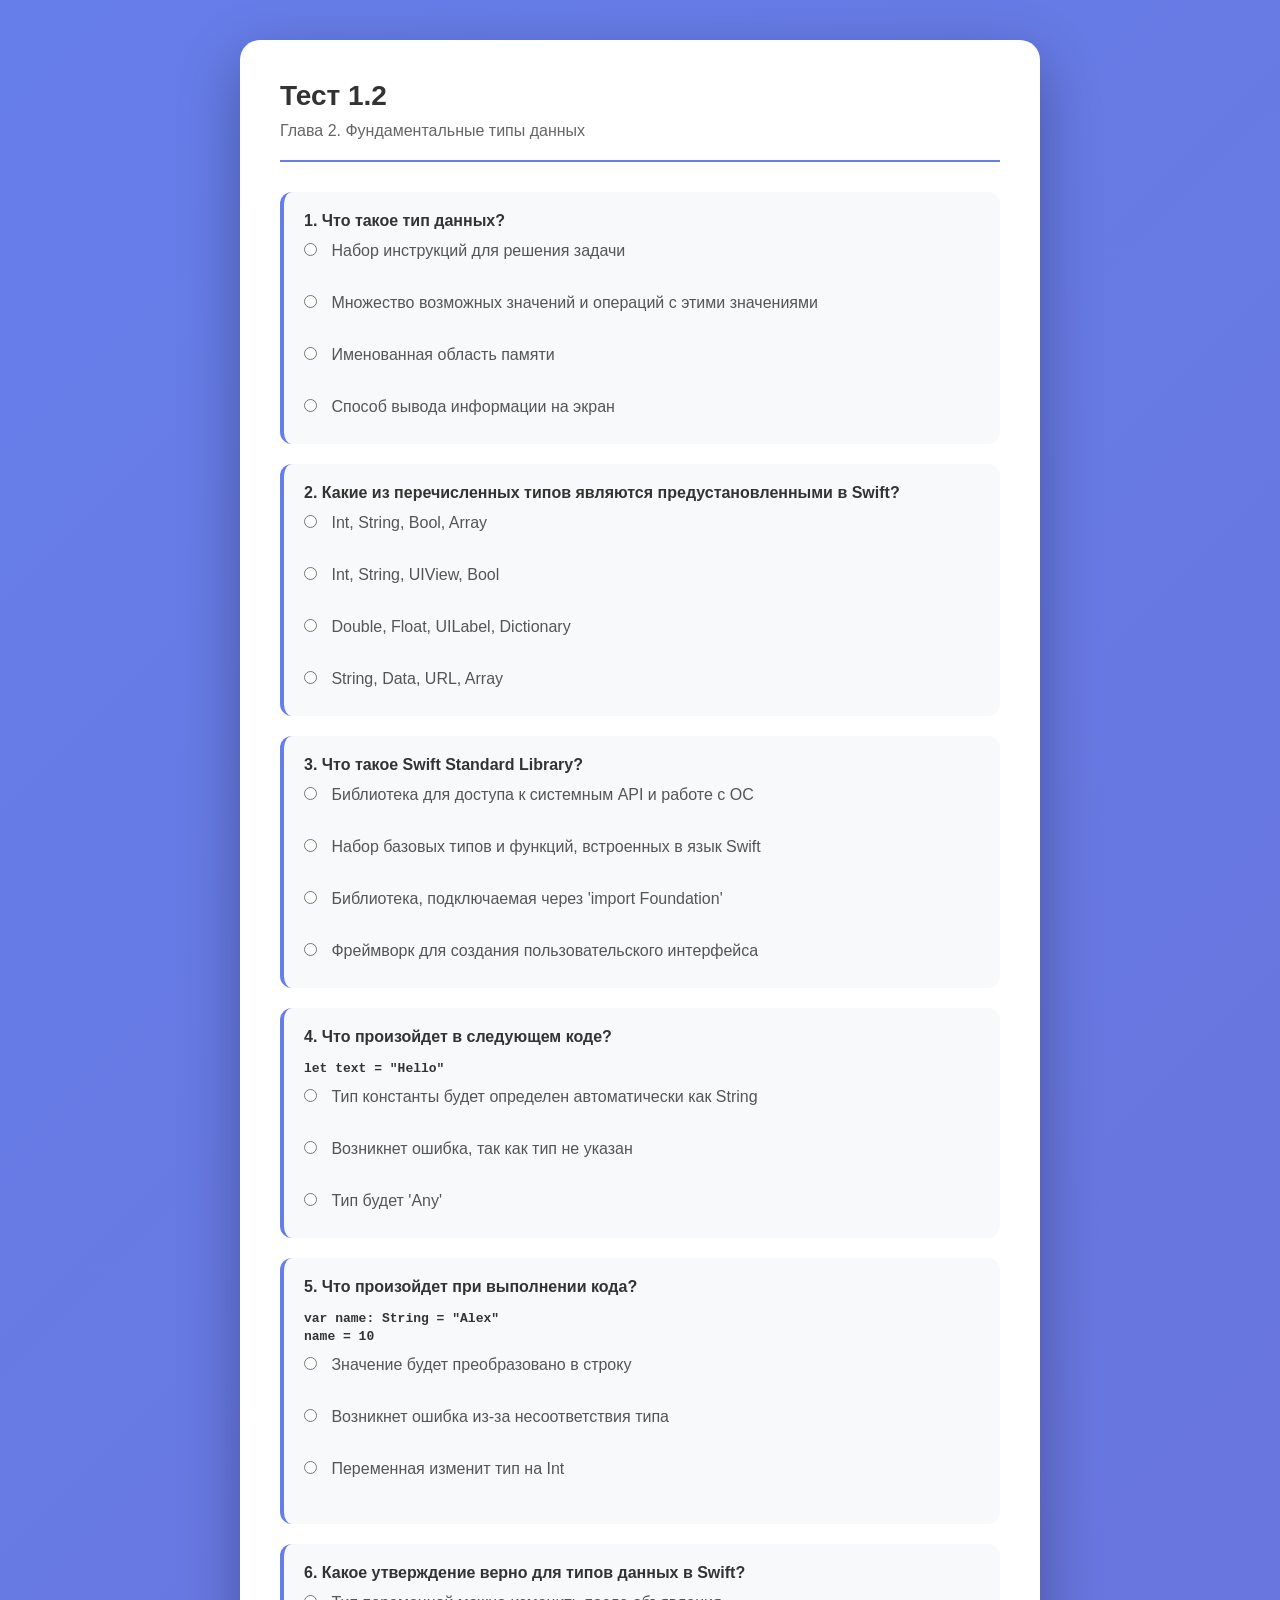
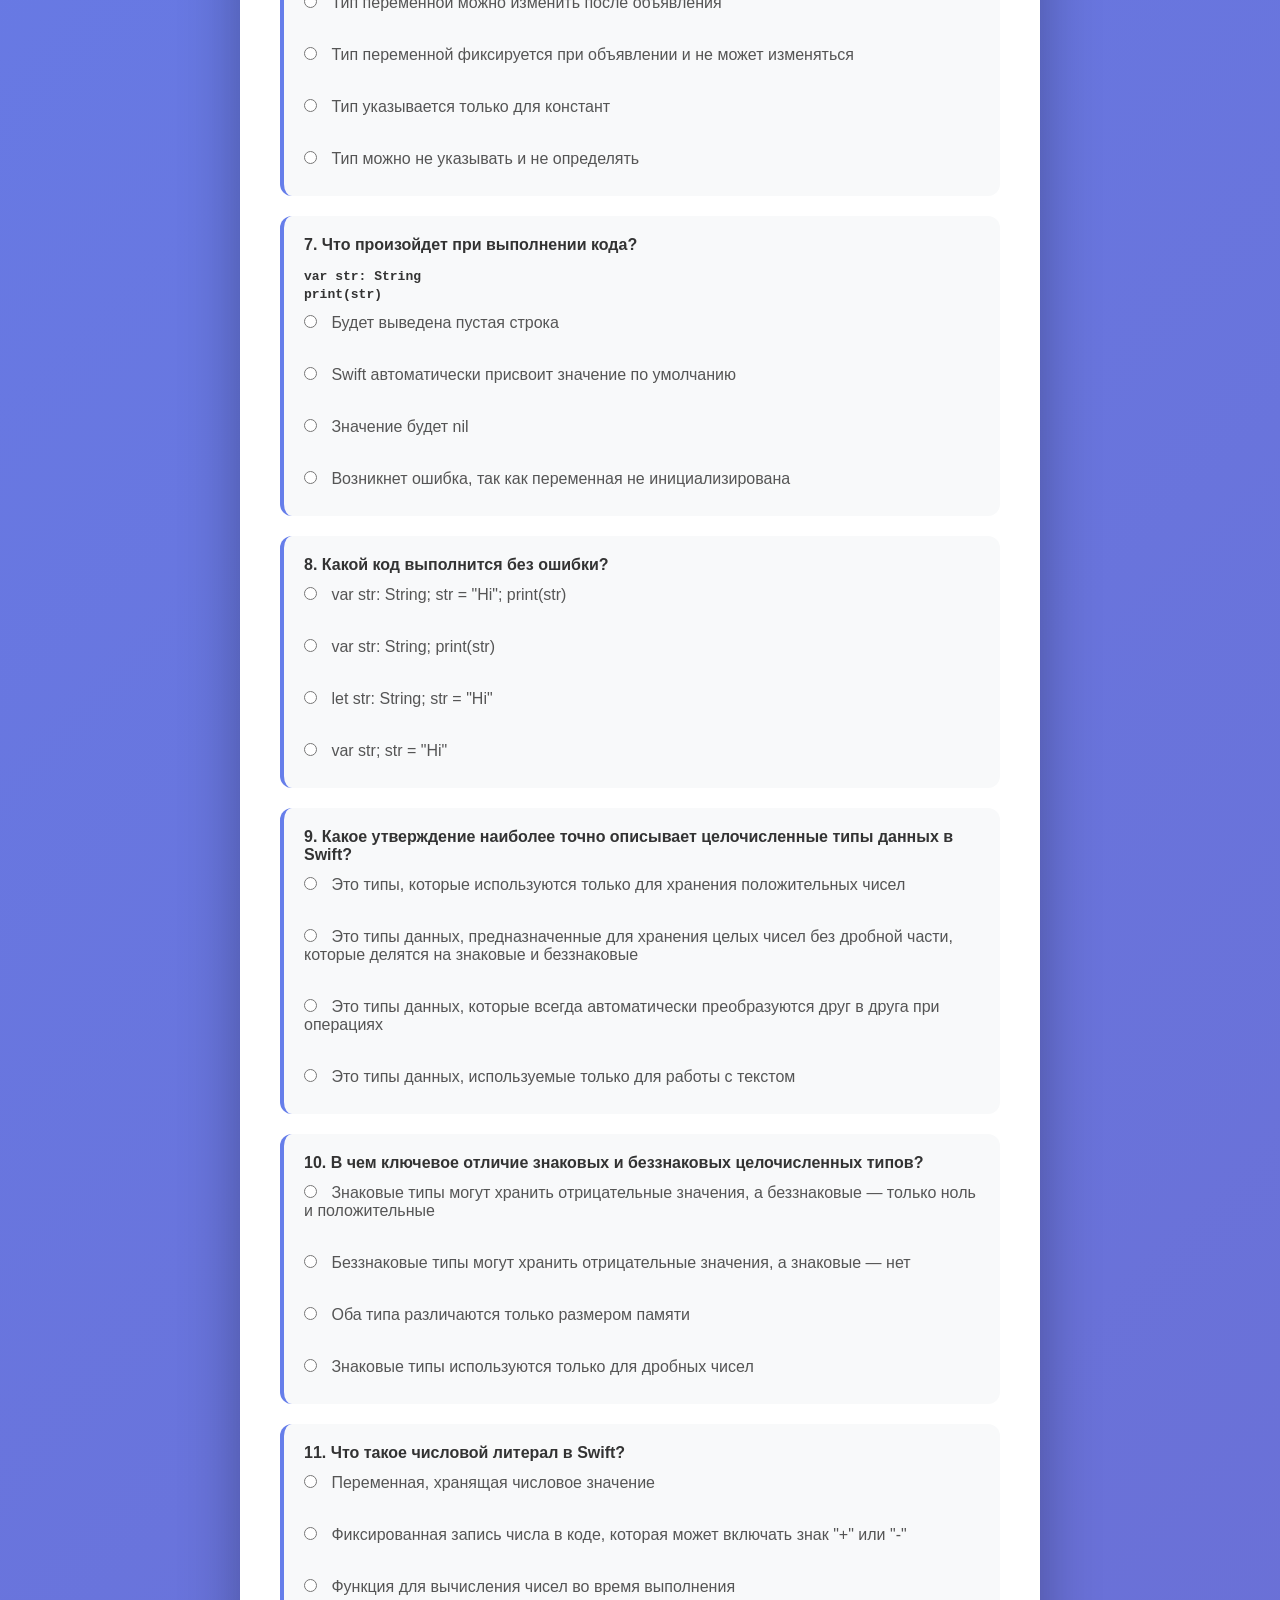
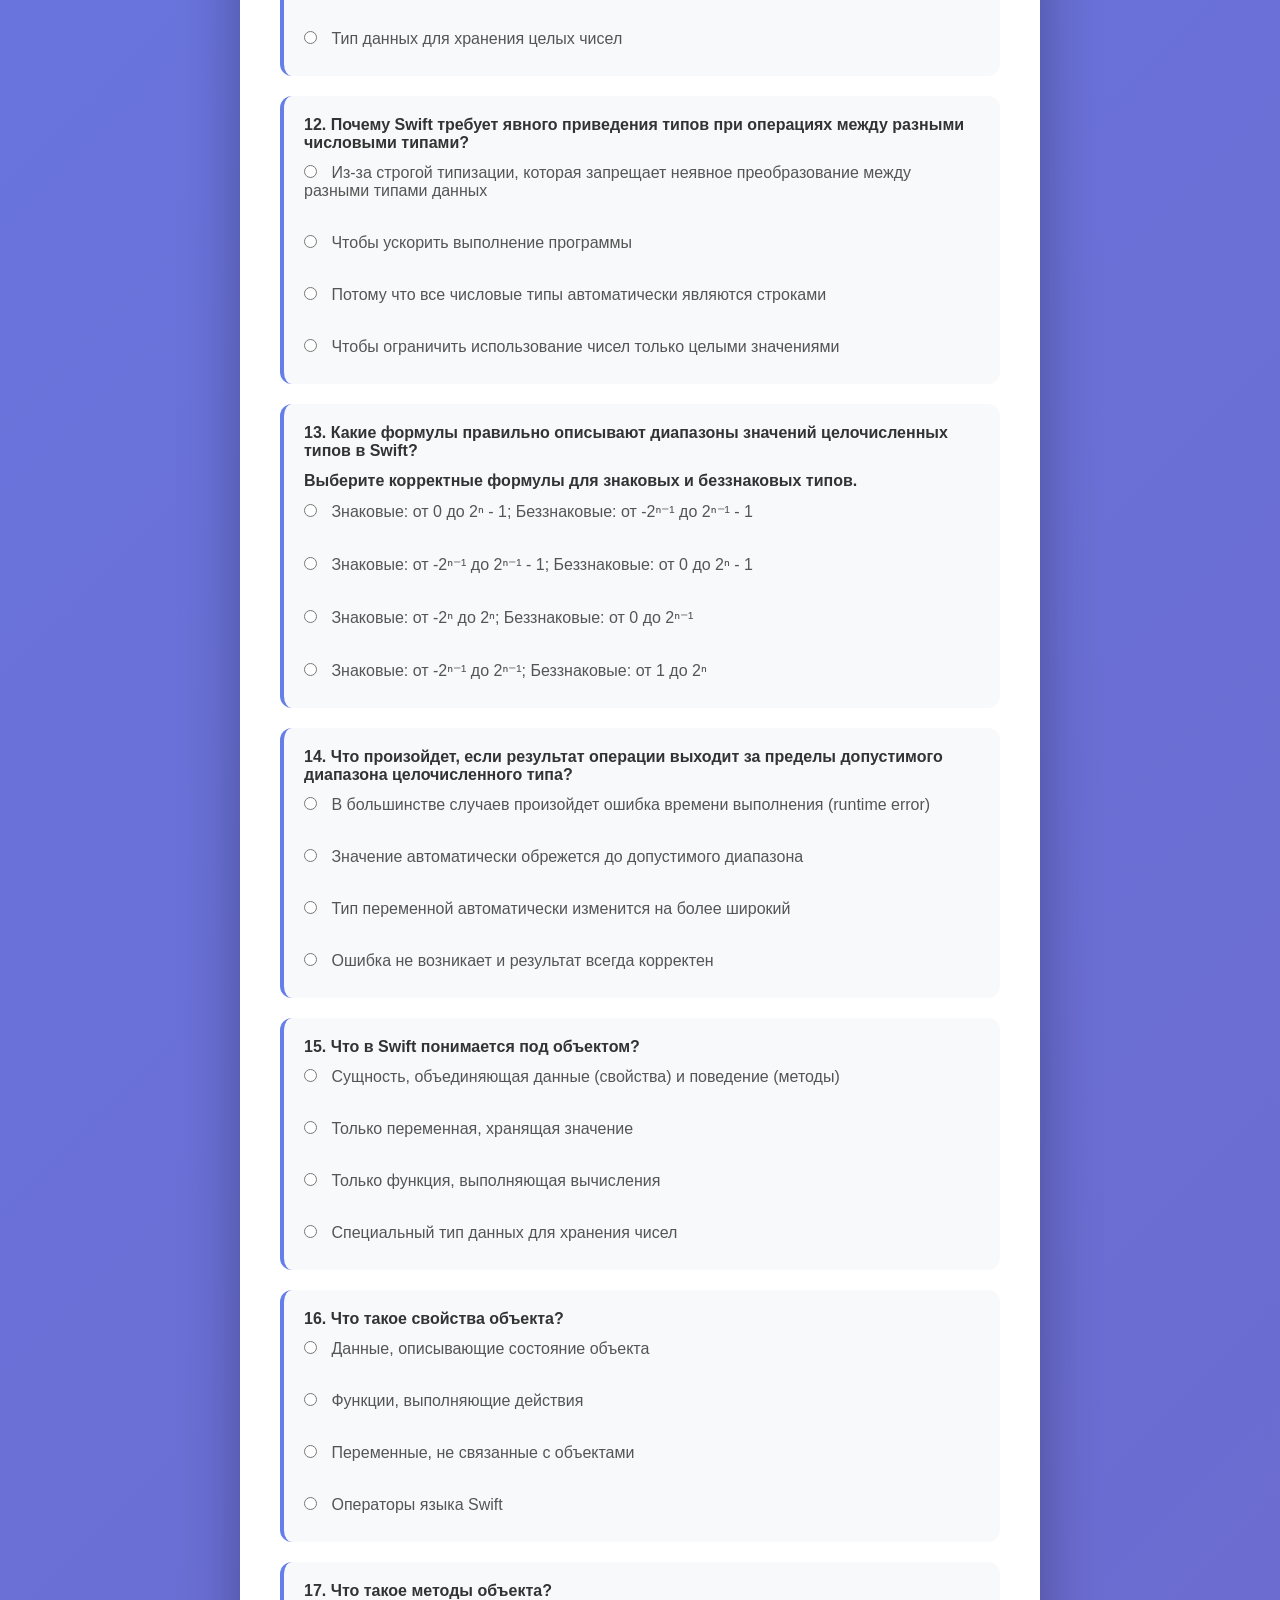
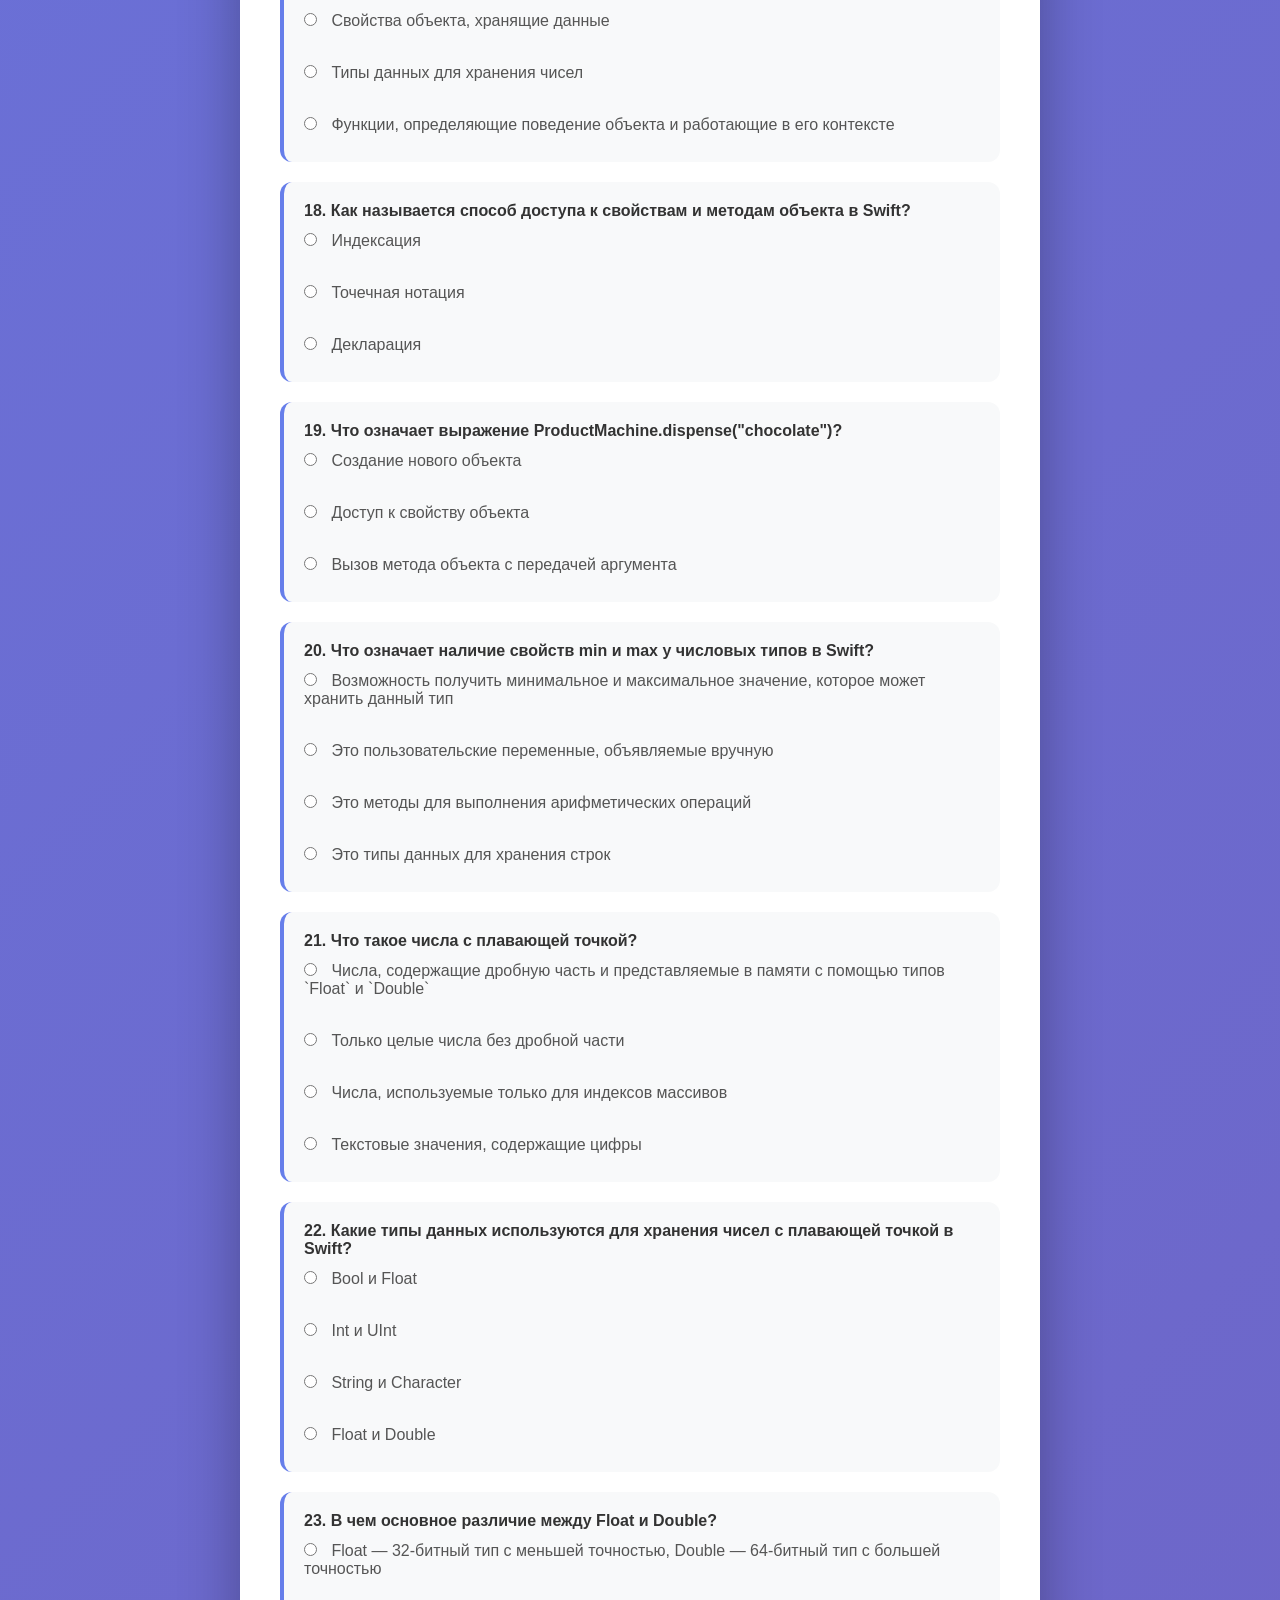
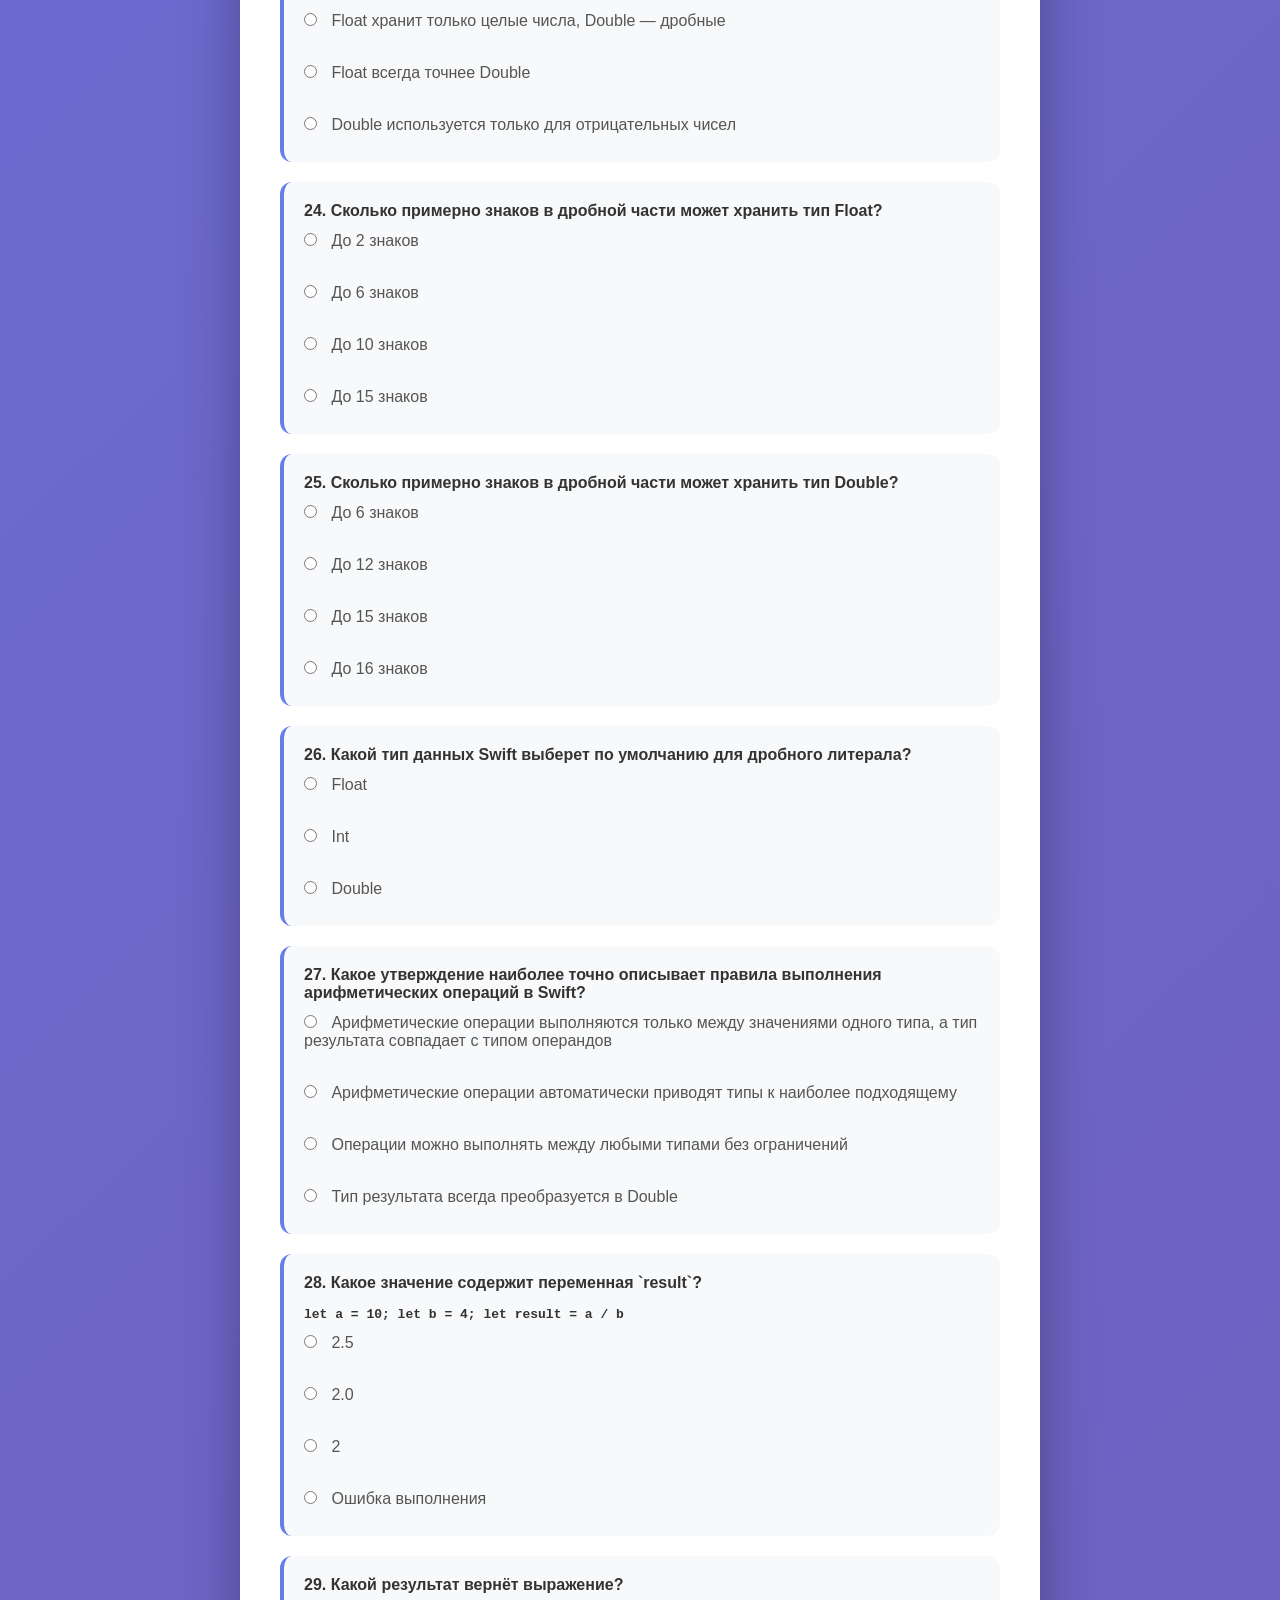
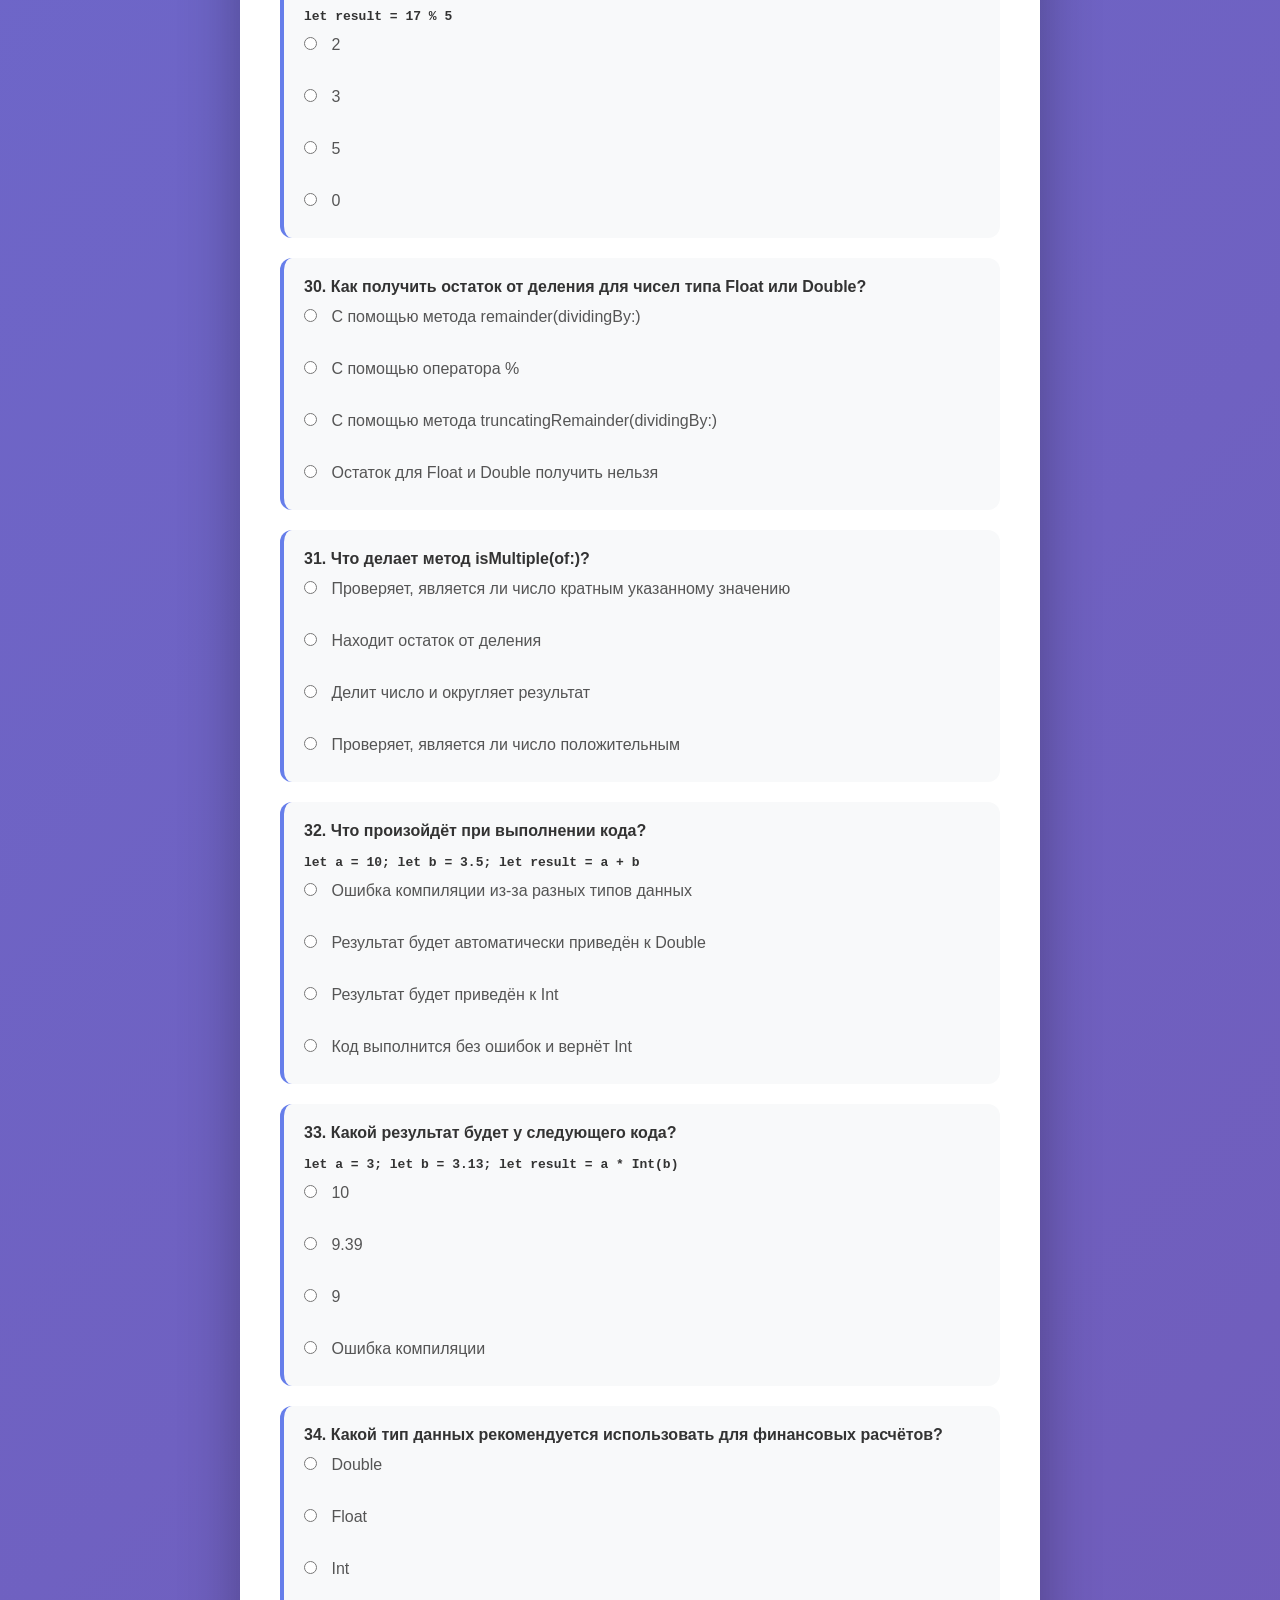
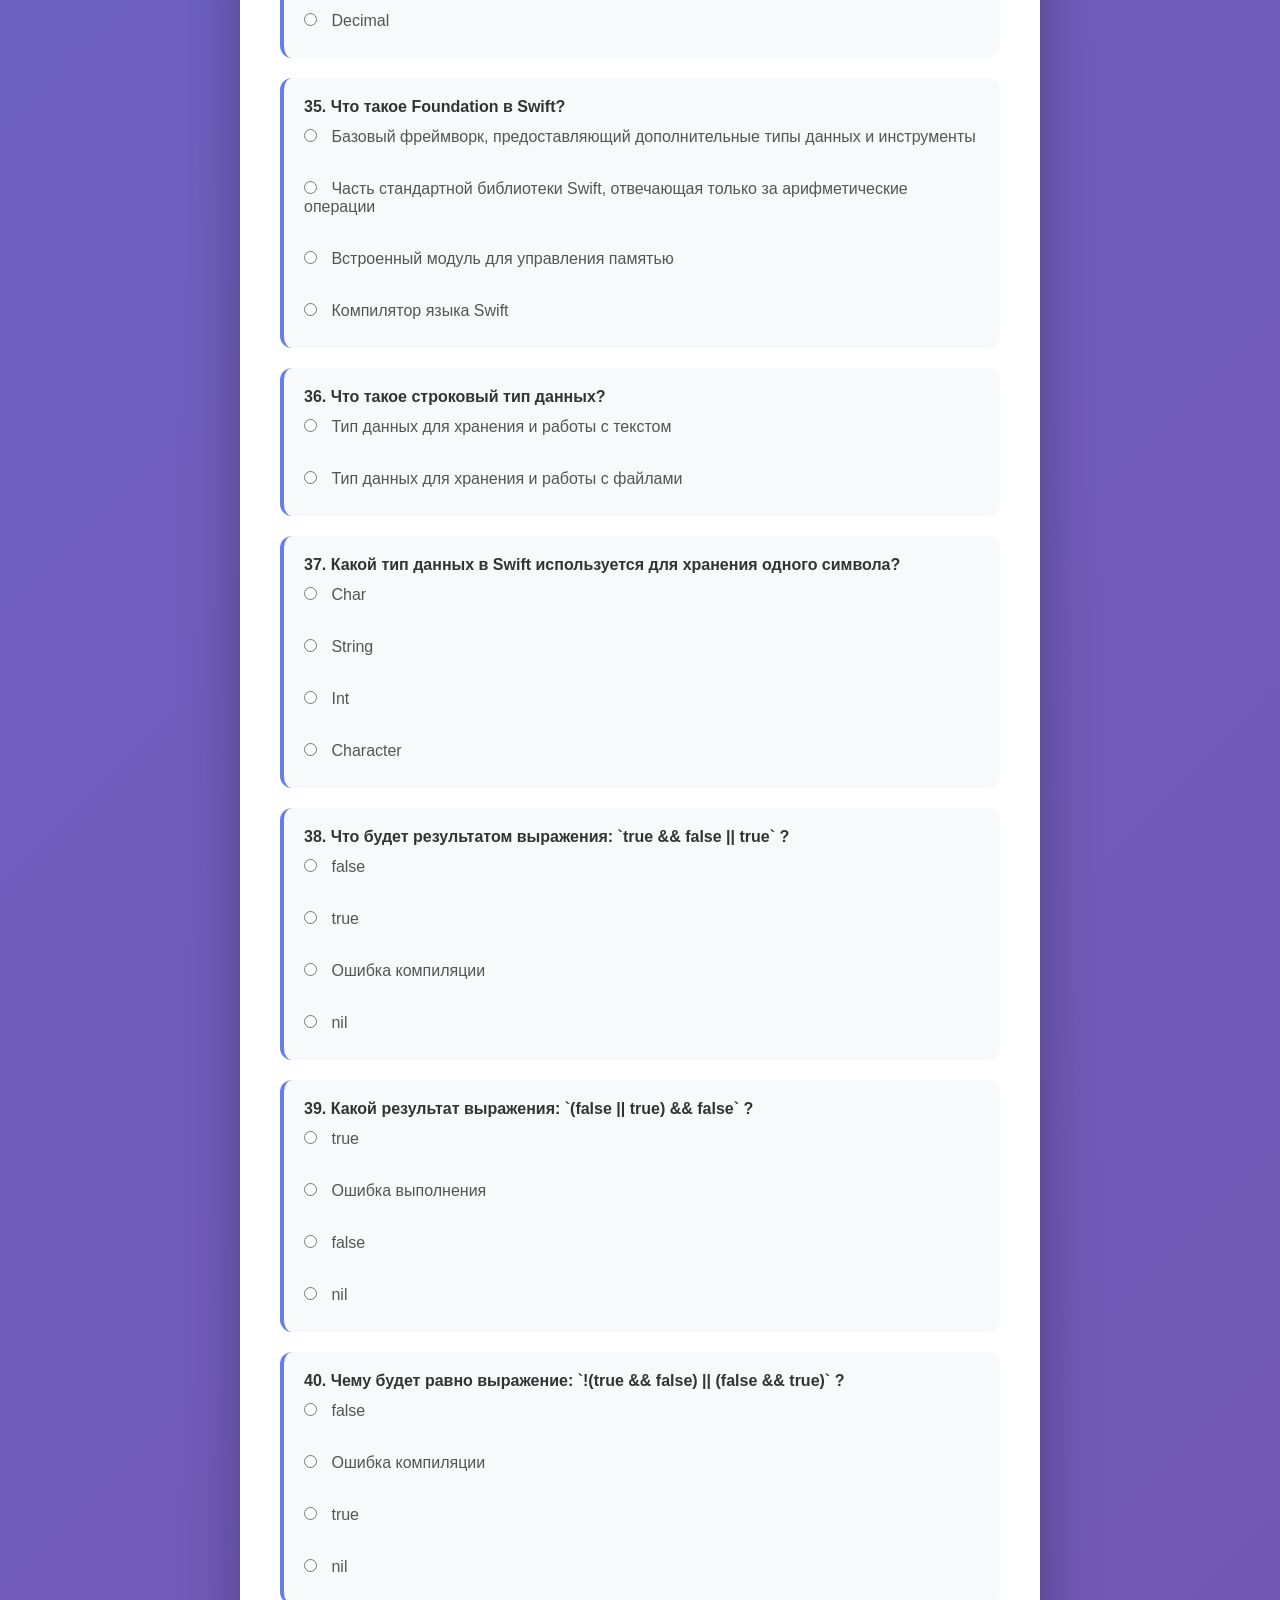
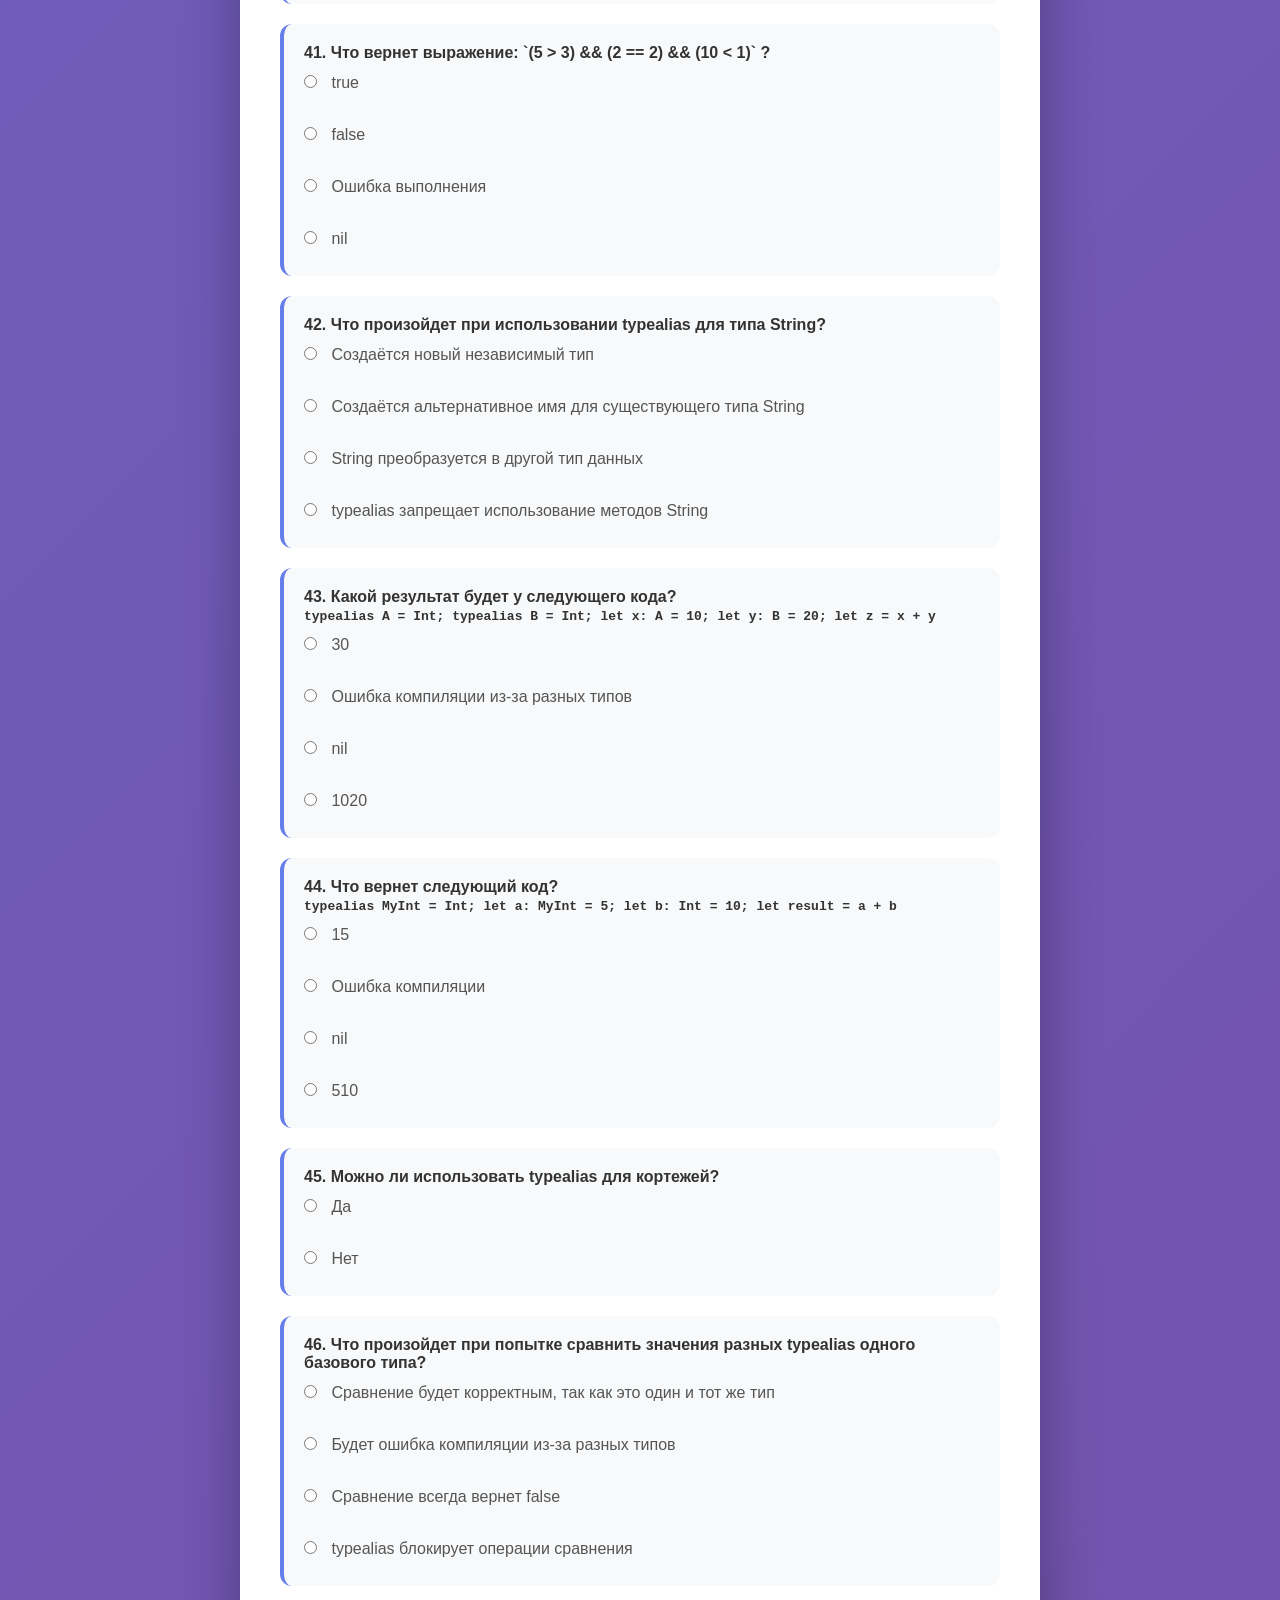
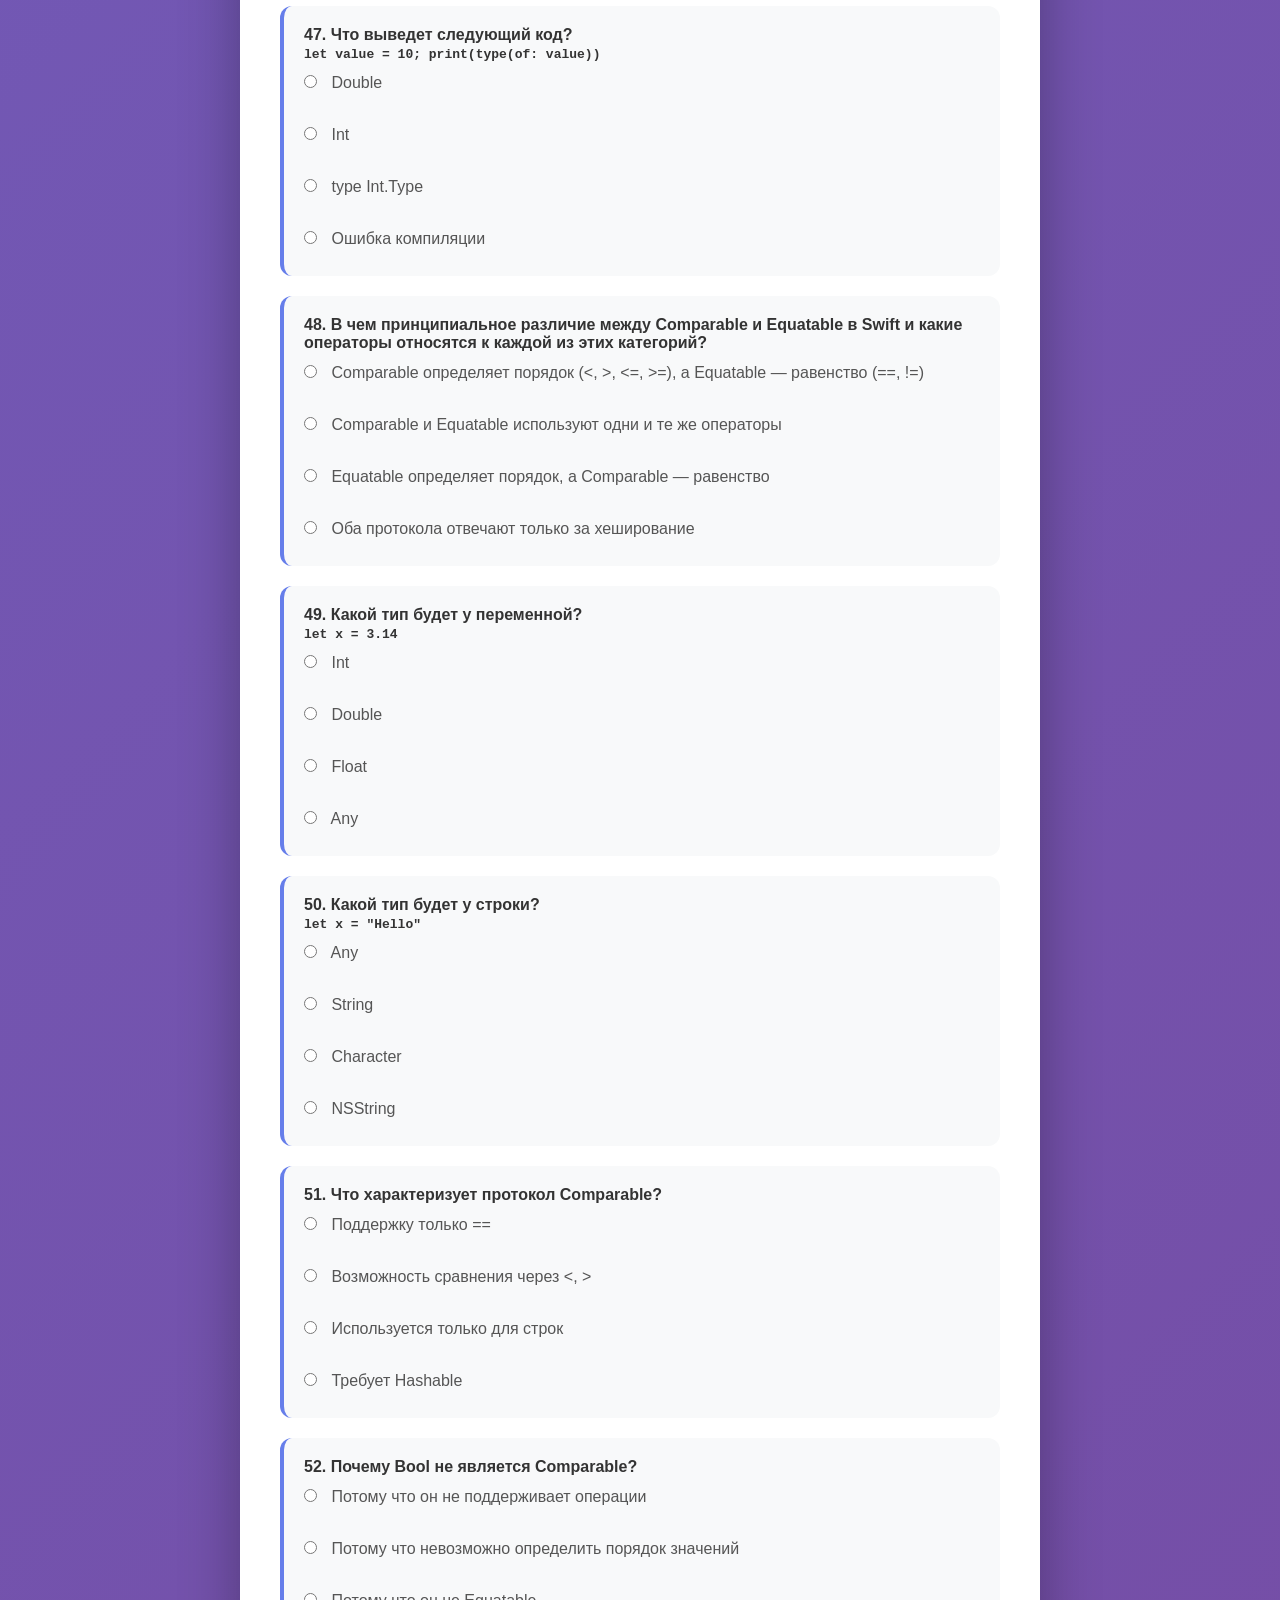
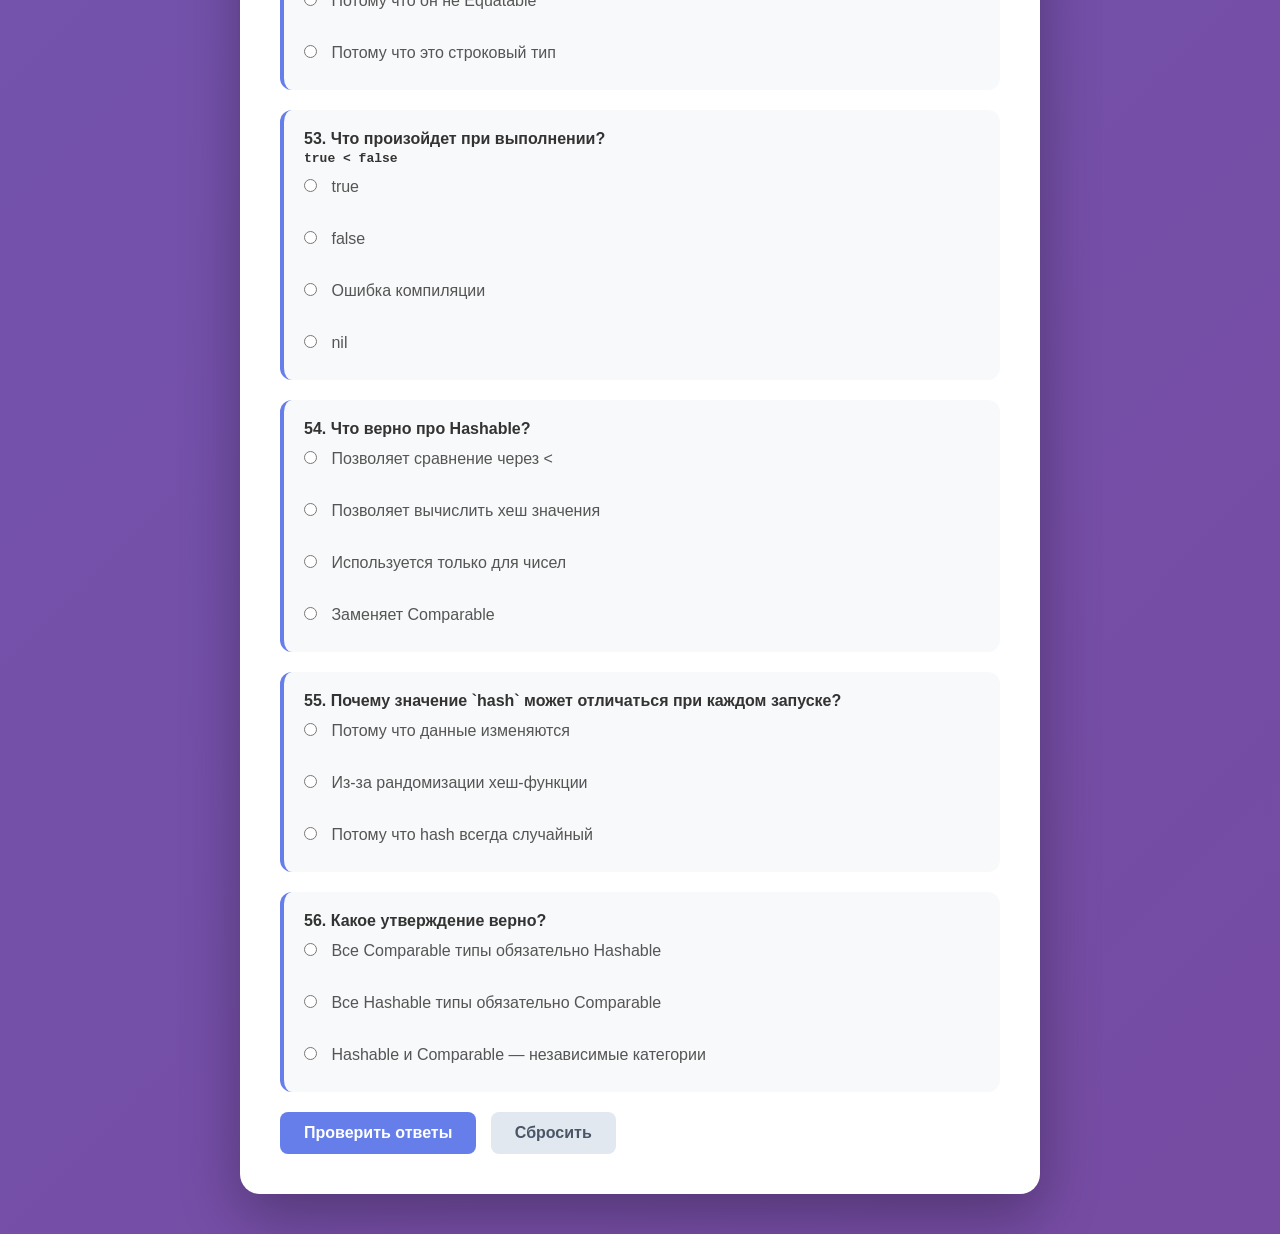
==== commit bed24260: "quiz upd" ====
--- a/swift/part-01/chapter-02/quiz/index.html
+++ b/swift/part-01/chapter-02/quiz/index.html
@@ -14,7 +14,7 @@
         <form id="quizForm">
             <!-- Вопрос 1 -->
             <div class="question">
-                <p><strong>1. Что такое тип данных по определению из текста?</strong></p>
+                <p><strong>1. Что такое тип данных?</strong></p>
                 <label><input type="radio" name="q1" value="0"> Набор инструкций для решения задачи</label><br>
                 <label><input type="radio" name="q1" value="1"> Множество возможных значений и операций с этими значениями</label><br>
                 <label><input type="radio" name="q1" value="0"> Именованная область памяти</label><br>
@@ -79,7 +79,7 @@
             <!-- Вопрос 8 -->
             <div class="question">
                 <p><strong>8. Какой код выполнится без ошибки?</strong></p>
-                <label><input type="radio" name="q8" value="1"> var str: String; str = "Hi";print(str)</label><br>
+                <label><input type="radio" name="q8" value="1"> var str: String; str = "Hi"; print(str)</label><br>
                 <label><input type="radio" name="q8" value="0"> var str: String; print(str)</label><br>
                 <label><input type="radio" name="q8" value="0"> let str: String; str = "Hi"</label><br>
                 <label><input type="radio" name="q8" value="0"> var str; str = "Hi"</label>
@@ -314,7 +314,7 @@
 
             <!-- Вопрос 34 -->
             <div class="question">
-                <p><strong>34. Какой тип данных рекомендуется использовать для финансовых расчётов??</strong></p>
+                <p><strong>34. Какой тип данных рекомендуется использовать для финансовых расчётов?</strong></p>
                 <label><input type="radio" name="q34" value="0"> Double</label><br>
                 <label><input type="radio" name="q34" value="0"> Float</label><br>
                 <label><input type="radio" name="q34" value="0"> Int</label><br>
@@ -435,15 +435,6 @@
                 <label><input type="radio" name="q47" value="1"> Int</label><br>
                 <label><input type="radio" name="q47" value="0"> type Int.Type</label><br>
                 <label><input type="radio" name="q47" value="0"> Ошибка компиляции</label>
-            </div>
-
-            <!-- Вопрос 48 -->
-            <div class="question">
-                <p><strong>48. Чем является функция type(of:)?</strong></p>
-                <label><input type="radio" name="q48" value="0"> Оператор</label><br>
-                <label><input type="radio" name="q48" value="1"> Функция, возвращающая тип значения</label><br>
-                <label><input type="radio" name="q48" value="0"> Метод класса</label><br>
-                <label><input type="radio" name="q48" value="0"> Протокол</label>
             </div>
 
             <!-- Вопрос 48 -->
